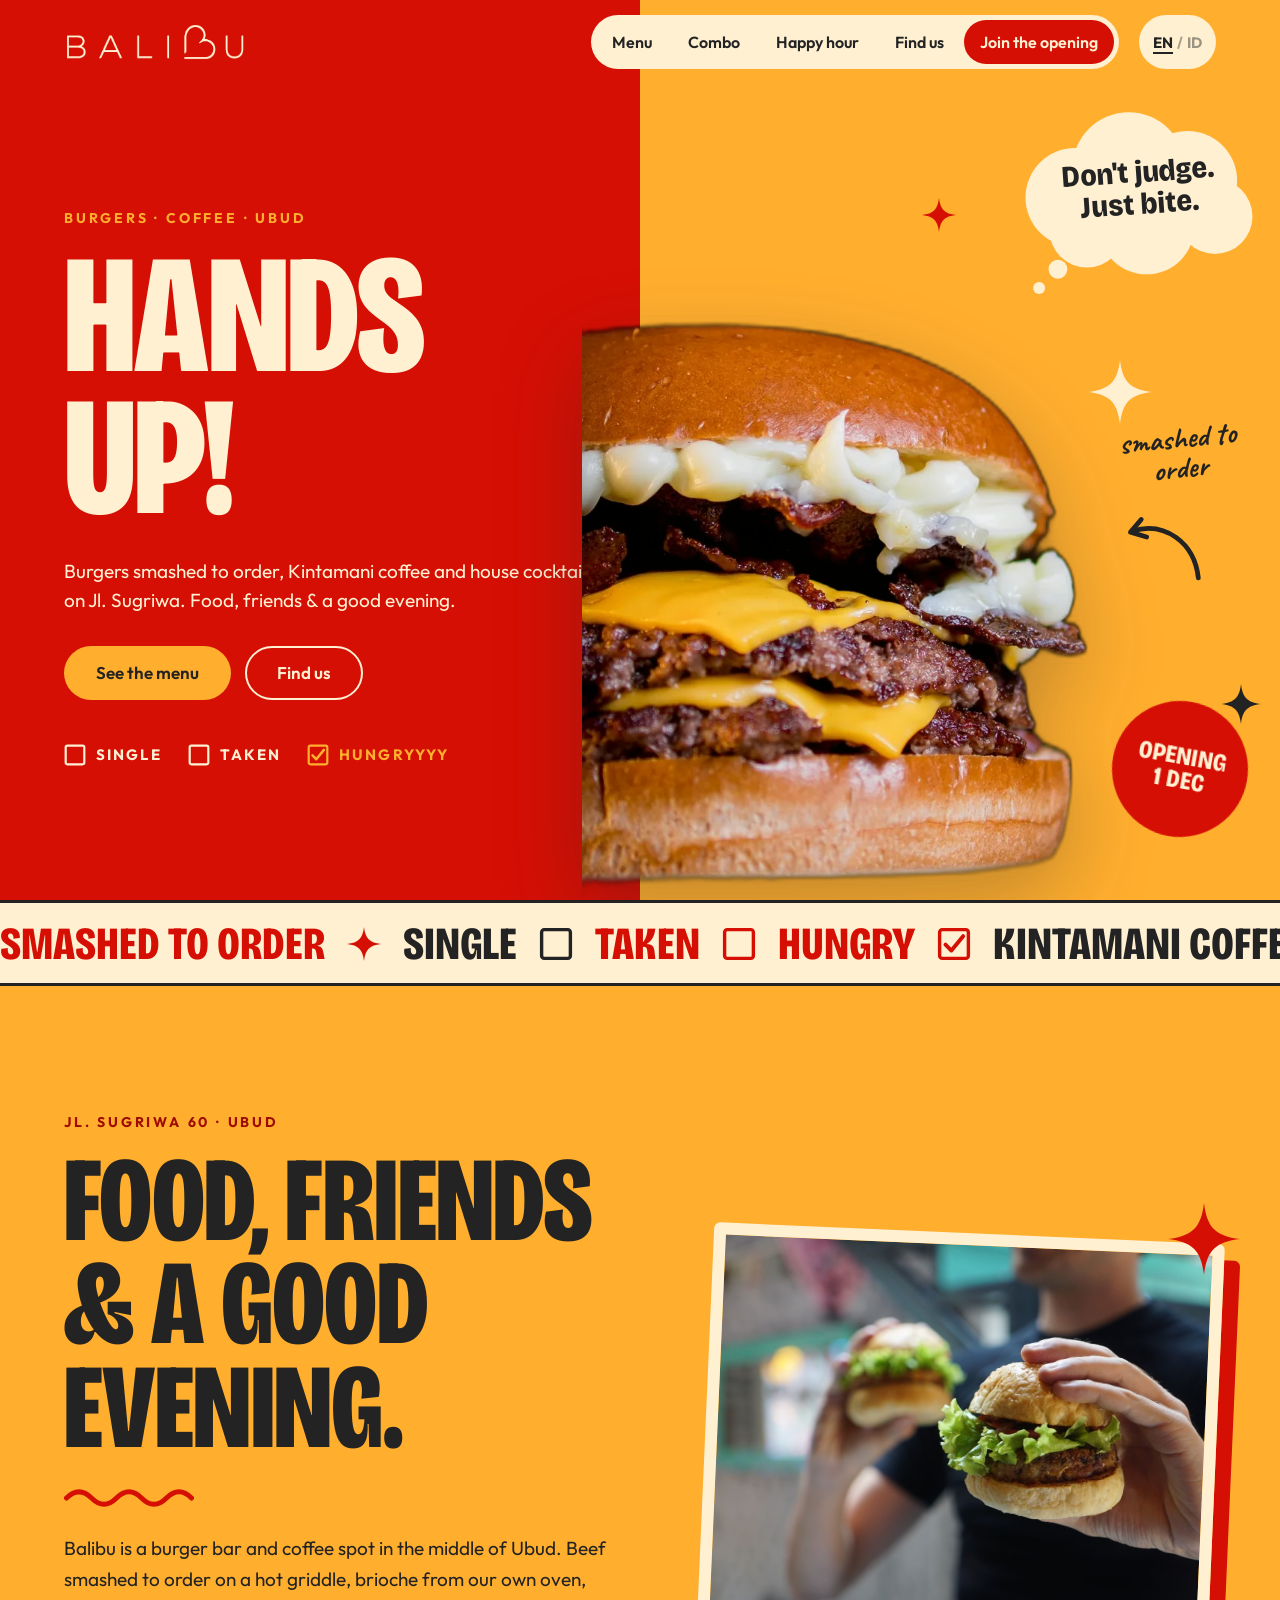
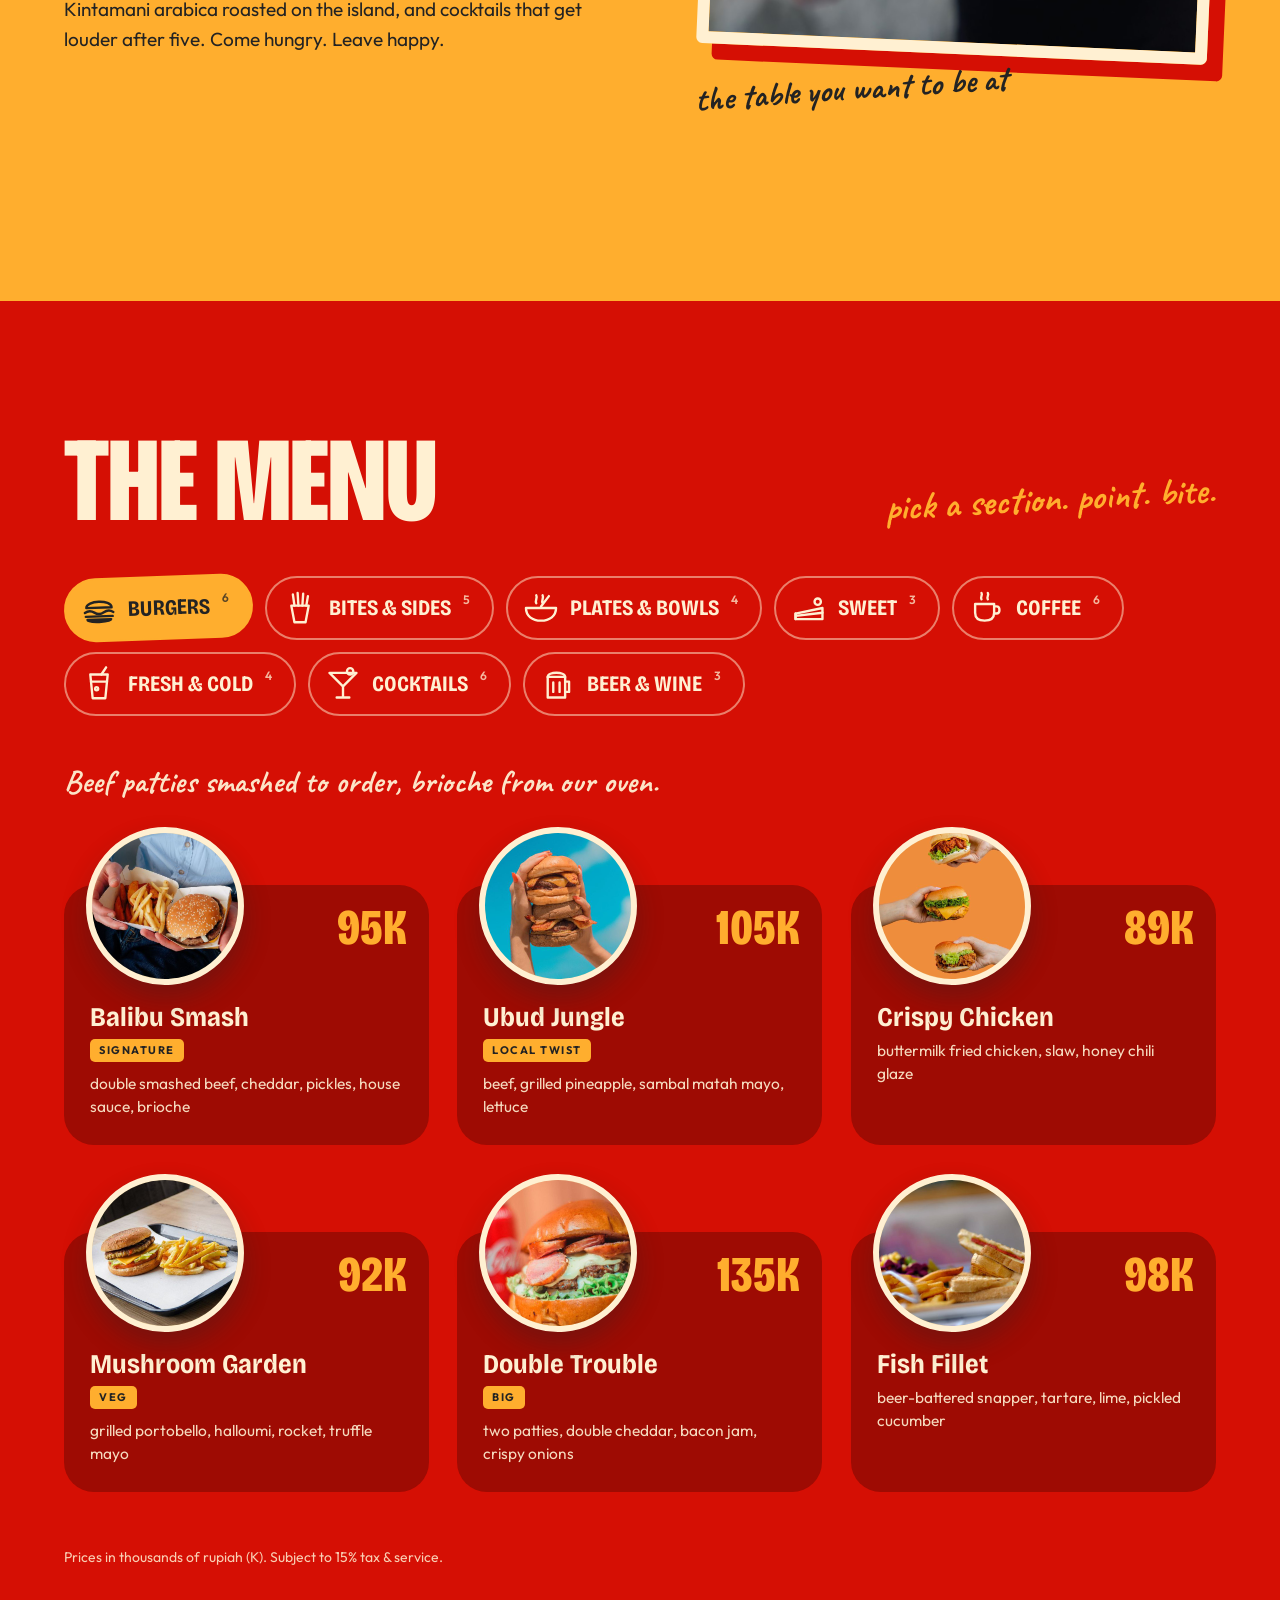
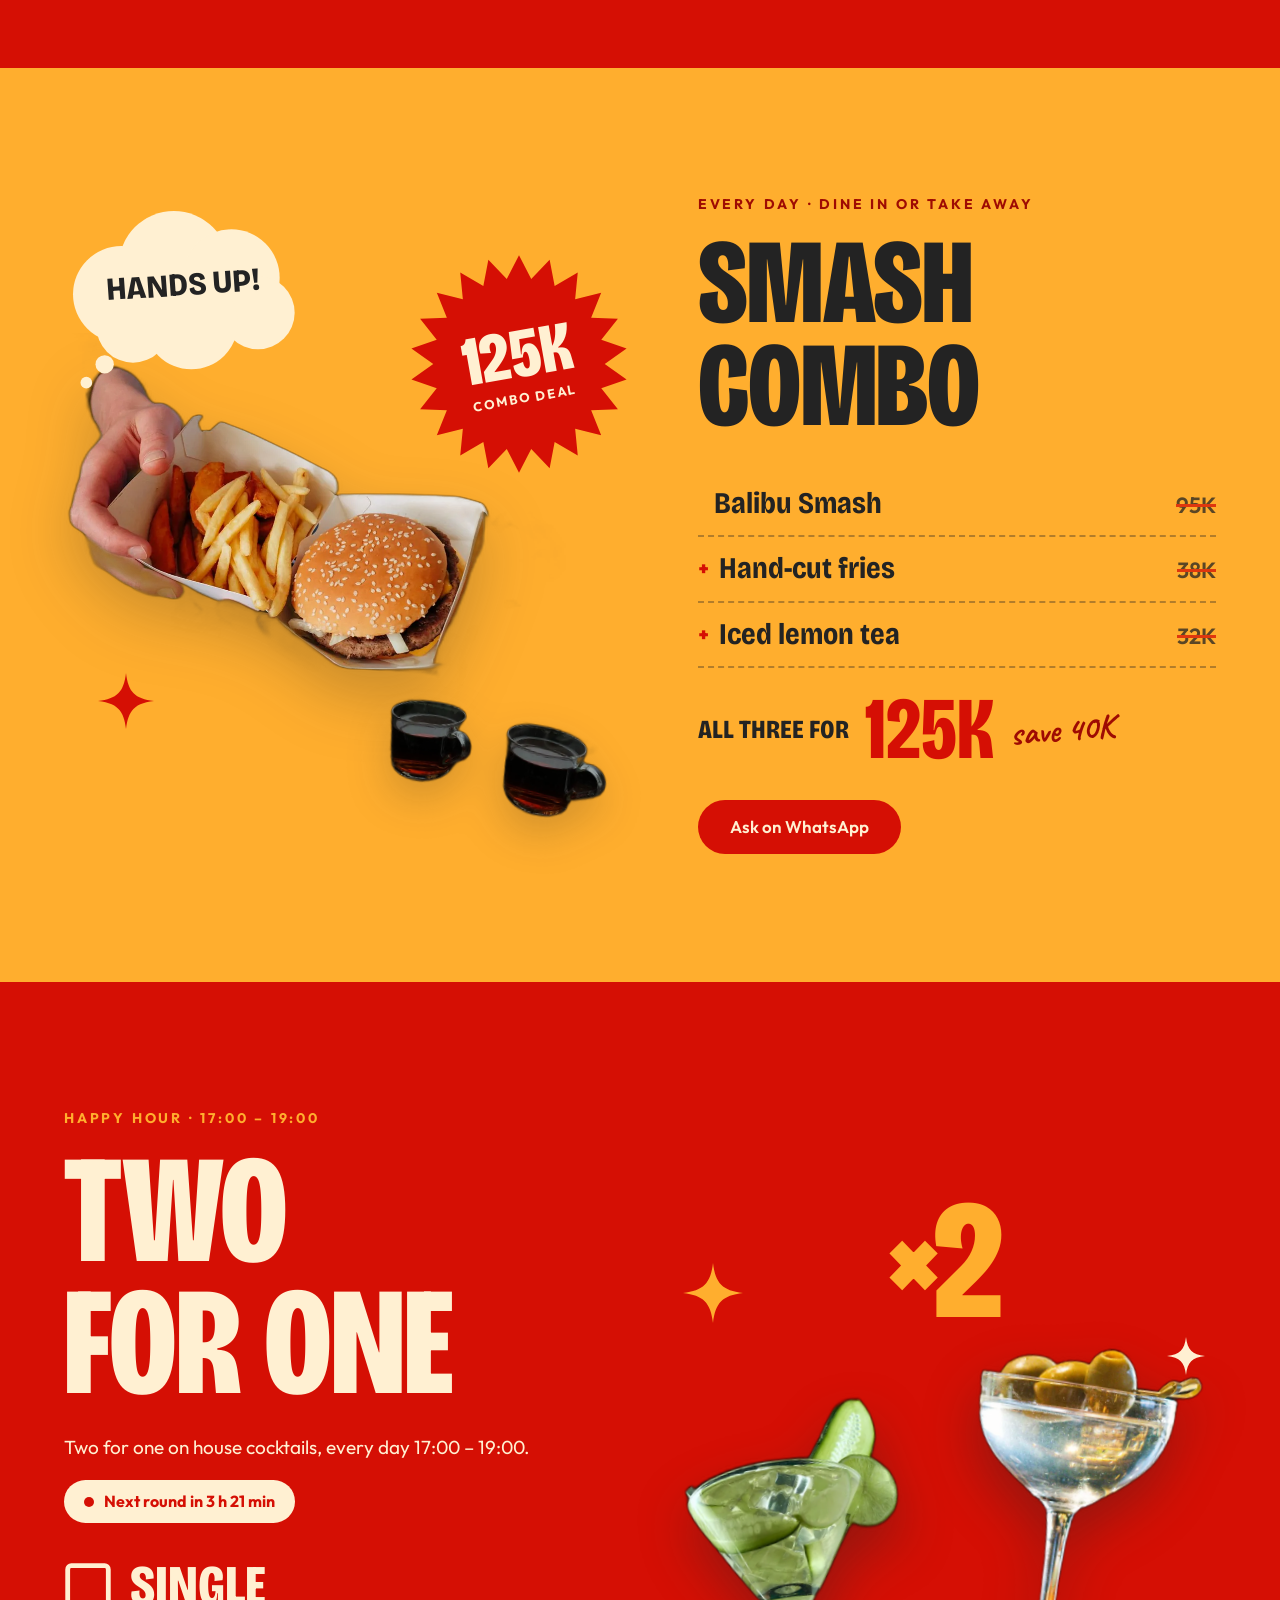
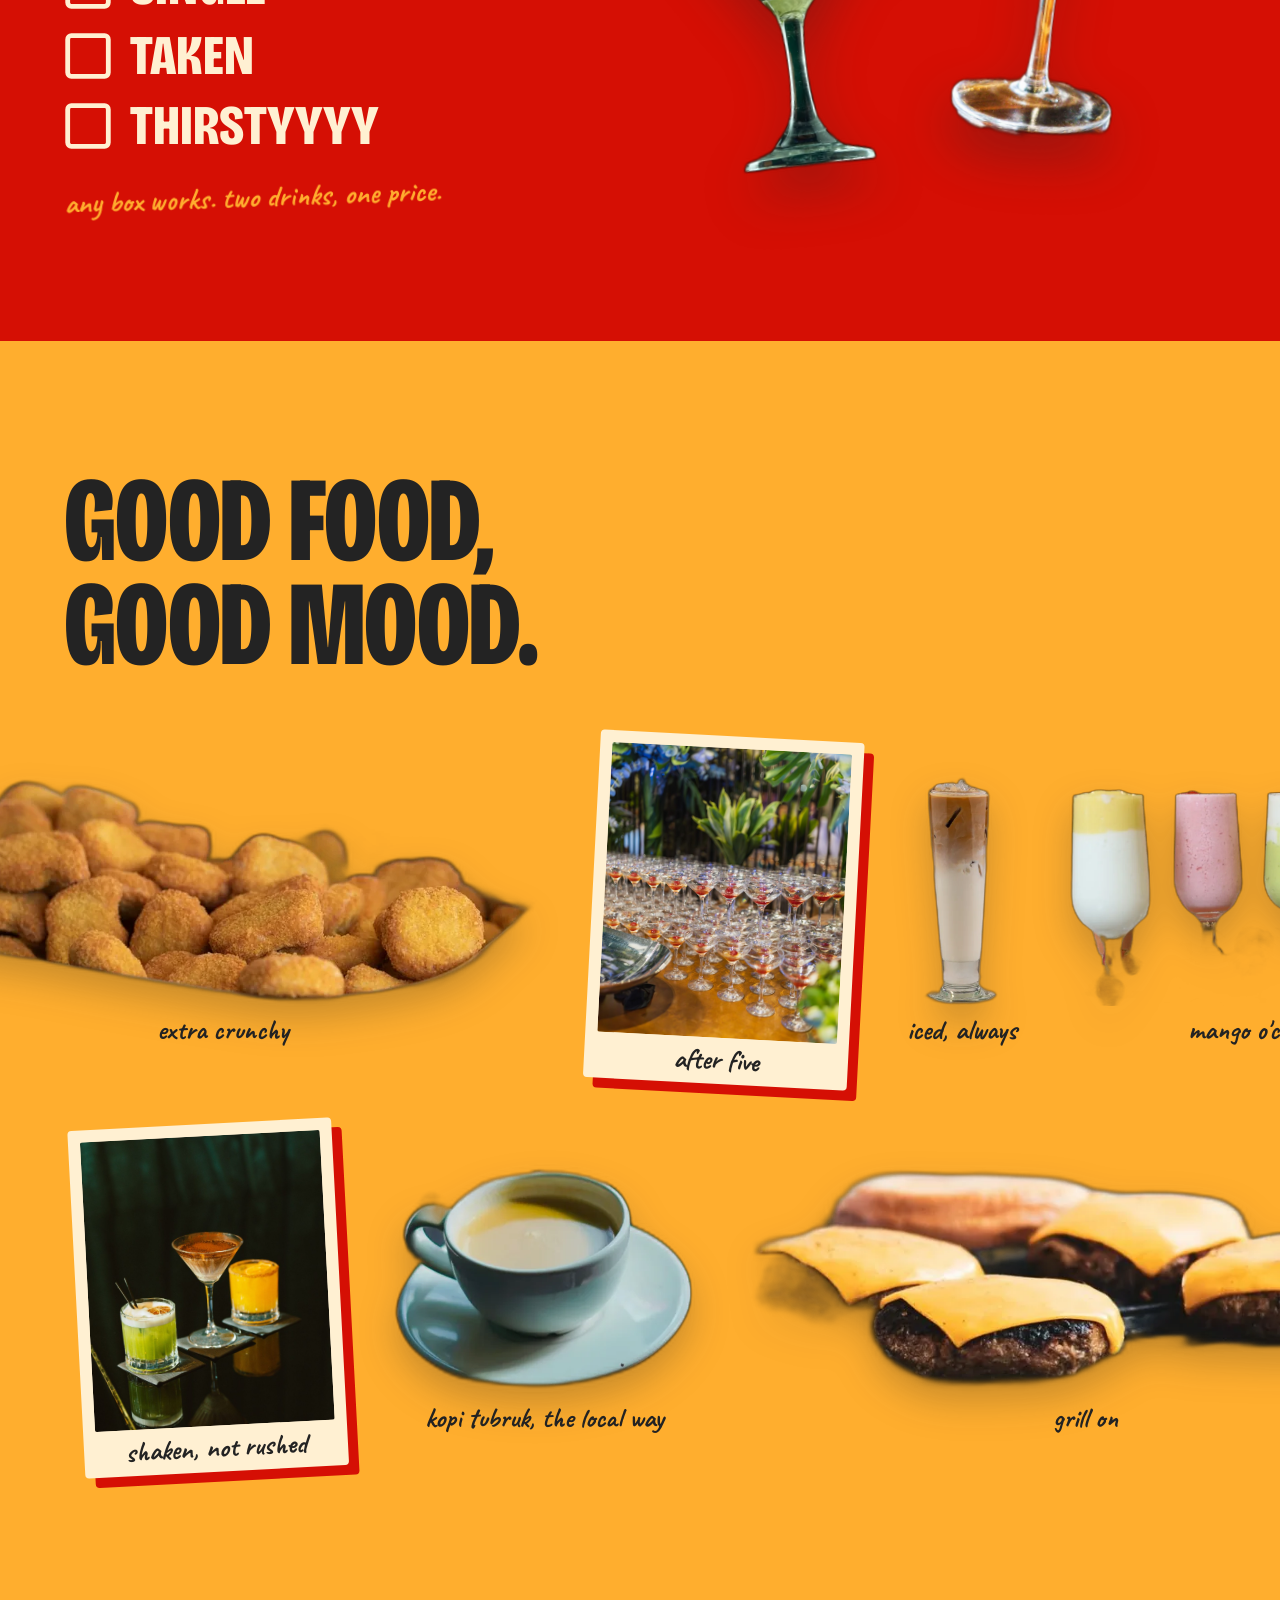
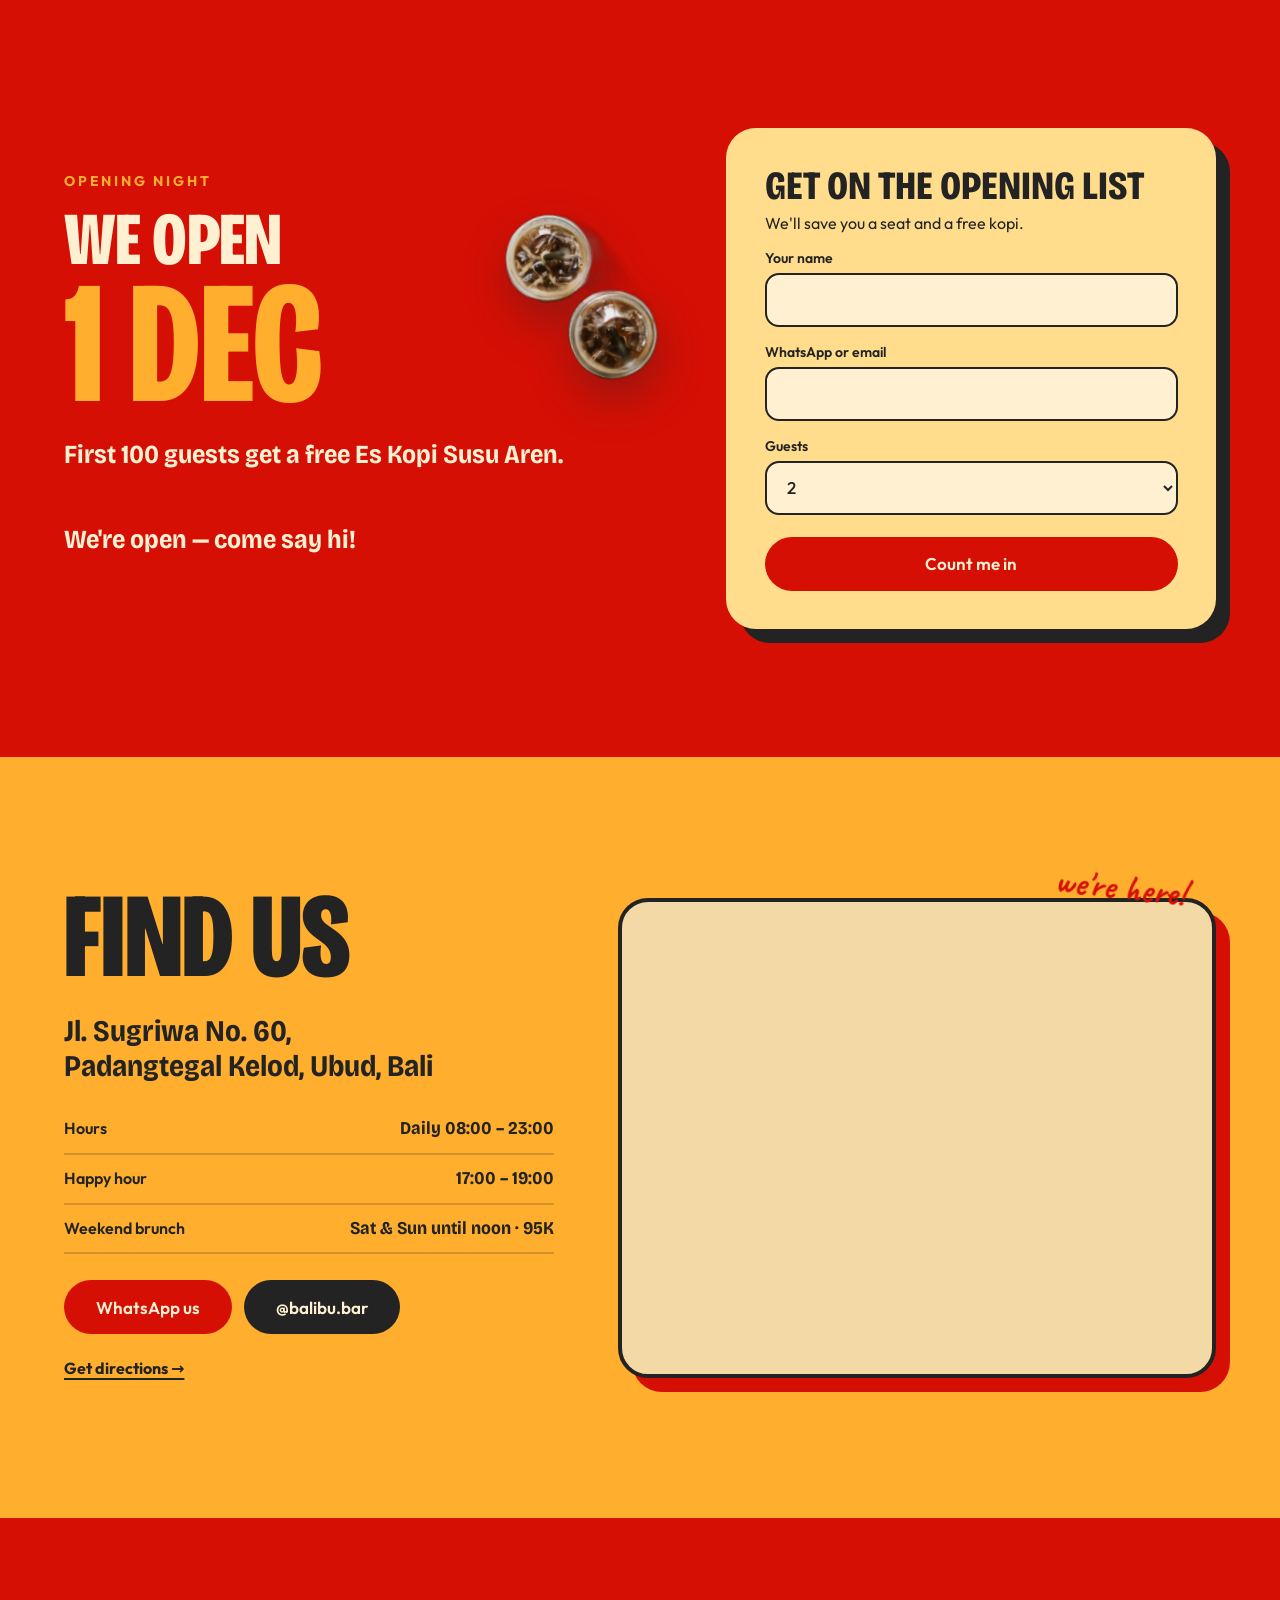
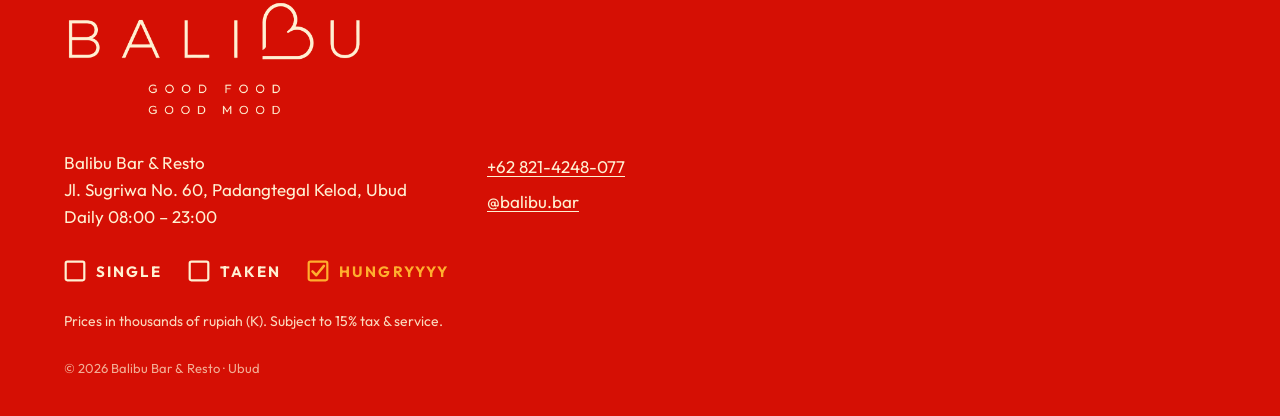
==== s01/index.html @ eac30c41 "Balibu site previews S01-S10" ====
<!doctype html>
<html lang="en">
<head>
<meta charset="utf-8">
<meta name="viewport" content="width=device-width, initial-scale=1, viewport-fit=cover">
<title>Balibu Bar &amp; Resto — Ubud</title>
<meta name="description" content="Balibu Bar & Resto, Ubud: burgers smashed to order, Kintamani coffee and house cocktails on Jl. Sugriwa 60. Opening 1 December 2026. Daily 08:00–23:00.">
<meta name="theme-color" content="#D50F04">
<link rel="icon" type="image/png" href="../shared/logo/wordmark-red.png">
<link rel="preload" href="../shared/fonts/BricolageGrotesque-wdth.woff2" as="font" type="font/woff2" crossorigin>
<link rel="stylesheet" href="../shared/brand.css">
<link rel="stylesheet" href="style.css">
</head>
<body>
<svg class="sprite" aria-hidden="true" focusable="false">
  <symbol id="i-spark" viewBox="0 0 100 100"><path d="M50 0C54 34 66 46 100 50 66 54 54 66 50 100 46 66 34 54 0 50 34 46 46 34 50 0Z" fill="currentColor"/></symbol>
  <symbol id="i-arrow" viewBox="0 0 100 50"><path d="M6 38C28 8 66 4 90 30" fill="none" stroke="currentColor" stroke-width="5" stroke-linecap="round"/><path d="M74 28L91 32 88 15" fill="none" stroke="currentColor" stroke-width="5" stroke-linecap="round" stroke-linejoin="round"/></symbol>
  <symbol id="i-squig" viewBox="0 0 104 20"><path d="M2 10Q12 0 22 10T42 10T62 10T82 10T102 10" fill="none" stroke="currentColor" stroke-width="4" stroke-linecap="round"/></symbol>
  <symbol id="i-box" viewBox="0 0 26 26"><rect x="2" y="2" width="22" height="22" rx="2" fill="none" stroke="currentColor" stroke-width="2.6"/></symbol>
  <symbol id="i-check" viewBox="0 0 26 26"><rect x="2" y="2" width="22" height="22" rx="2" fill="none" stroke="currentColor" stroke-width="2.6"/><path d="M6.5 13.5l4.5 4.5 9-11" fill="none" stroke="currentColor" stroke-width="3" stroke-linecap="round" stroke-linejoin="round"/></symbol>
  <symbol id="t-burgers" viewBox="0 0 48 48"><g fill="none" stroke="currentColor" stroke-width="3" stroke-linecap="round" stroke-linejoin="round"><path d="M8 21C8 11 40 11 40 21Z"/><path d="M6 27q6-4 12 0t12 0 12 0"/><path d="M7 32h34"/><path d="M9 36h30c0 4-30 4-30 0z"/></g></symbol>
  <symbol id="t-bites" viewBox="0 0 48 48"><g fill="none" stroke="currentColor" stroke-width="3" stroke-linecap="round" stroke-linejoin="round"><path d="M13 21l4 21h14l4-21z"/><path d="M17 21L15 7M22 21l-1-16M27 21l1-15M32 21l2-12"/></g></symbol>
  <symbol id="t-plates" viewBox="0 0 48 48"><g fill="none" stroke="currentColor" stroke-width="3" stroke-linecap="round" stroke-linejoin="round"><path d="M5 24h38c0 10-8 16-19 16S5 34 5 24z"/><path d="M18 18c-2-4 2-6 0-10M26 18c-2-4 2-6 0-10M34 9L24 22"/></g></symbol>
  <symbol id="t-sweet" viewBox="0 0 48 48"><g fill="none" stroke="currentColor" stroke-width="3" stroke-linecap="round" stroke-linejoin="round"><path d="M7 38h34V24L7 31z"/><path d="M7 31v7M7 34l34-4"/><circle cx="35" cy="16" r="4"/></g></symbol>
  <symbol id="t-coffee" viewBox="0 0 48 48"><g fill="none" stroke="currentColor" stroke-width="3" stroke-linecap="round" stroke-linejoin="round"><path d="M9 19h24v11c0 6-4 10-12 10S9 36 9 30z"/><path d="M33 22h3c5 0 5 9 0 9h-3"/><path d="M17 13c-2-3 2-5 0-8M25 13c-2-3 2-5 0-8"/></g></symbol>
  <symbol id="t-fresh" viewBox="0 0 48 48"><g fill="none" stroke="currentColor" stroke-width="3" stroke-linecap="round" stroke-linejoin="round"><path d="M13 12h22l-3 30H16z"/><path d="M14 21h20"/><path d="M27 12l6-9"/><circle cx="21" cy="30" r="2"/></g></symbol>
  <symbol id="t-cocktails" viewBox="0 0 48 48"><g fill="none" stroke="currentColor" stroke-width="3" stroke-linecap="round" stroke-linejoin="round"><path d="M7 10h34L24 27z"/><path d="M24 27v13M16 41h16"/><circle cx="33" cy="8" r="4"/></g></symbol>
  <symbol id="t-beer" viewBox="0 0 48 48"><g fill="none" stroke="currentColor" stroke-width="3" stroke-linecap="round" stroke-linejoin="round"><path d="M11 15h22v26H11z"/><path d="M33 21h5v13h-5"/><path d="M11 15c0-7 22-7 22 0"/><path d="M18 22v12M26 22v12"/></g></symbol>
</svg>

<a class="skip" href="#menu" data-i18n="skip">Skip to the menu</a>

<header class="hdr" id="hdr">
  <div class="hdr-in">
    <a class="hdr-logo" href="#top" aria-label="Balibu — back to top"><img src="../shared/logo/wordmark-cream.png" alt="Balibu" width="1010" height="222"></a>
    <nav class="nav" id="nav" aria-label="Main">
      <a href="#menu" data-i18n="nav_menu">Menu</a>
      <a href="#combo" data-i18n="nav_combo">Combo</a>
      <a href="#happy" data-i18n="nav_happy">Happy hour</a>
      <a href="#find" data-i18n="nav_find">Find us</a>
      <a class="nav-book" href="#opening" data-i18n="nav_book">Join the opening</a>
    </nav>
    <div class="hdr-tools">
      <button class="lang" type="button" id="lang" aria-label="Language: EN / ID"><span data-l="en">EN</span><i>/</i><span data-l="id">ID</span></button>
      <button class="burger" type="button" id="burger" aria-expanded="false" aria-controls="nav" aria-label="Open menu"><span></span><span></span><span></span></button>
    </div>
  </div>
</header>

<main id="top">
<!-- HERO -->
<section class="hero" aria-labelledby="hero-h">
  <div class="hero-red">
    <p class="kicker hero-kick" data-i18n="tagline">Burgers · Coffee · Ubud</p>
    <h1 id="hero-h" class="hero-h"><span class="hl">HANDS</span><span class="hl">UP!</span></h1>
    <p class="hero-lead" data-i18n="hero_lead">Burgers smashed to order, Kintamani coffee and house cocktails on Jl. Sugriwa. Food, friends &amp; a good evening.</p>
    <div class="hero-cta">
      <a class="btn btn-y" href="#menu" data-i18n="cta_menu">See the menu</a>
      <a class="btn btn-o" href="#find" data-i18n="cta_find">Find us</a>
    </div>
    <ul class="checks hero-checks" aria-label="Mood check">
      <li><svg aria-hidden="true"><use href="#i-box"/></svg><span data-i18n="chk_single">Single</span></li>
      <li><svg aria-hidden="true"><use href="#i-box"/></svg><span data-i18n="chk_taken">Taken</span></li>
      <li><svg aria-hidden="true"><use href="#i-check"/></svg><span data-i18n="chk_hungry">Hungryyyy</span></li>
    </ul>
  </div>
  <div class="hero-yel">
    <div class="hero-art" id="heroArt">
      <img class="hero-burger" src="../shared/img/cutw/hero-smash.webp" alt="Balibu Smash: double smashed beef with cheddar in a brioche bun" width="684" height="781" fetchpriority="high">
    </div>
    <div class="cloud cloud-hero" id="heroCloud">
      <svg viewBox="0 0 300 230" aria-hidden="true"><g fill="currentColor"><circle cx="82" cy="112" r="58"/><circle cx="145" cy="78" r="66"/><circle cx="214" cy="92" r="58"/><circle cx="246" cy="134" r="44"/><circle cx="166" cy="146" r="56"/><circle cx="96" cy="150" r="44"/><circle cx="62" cy="196" r="11"/><circle cx="40" cy="218" r="7"/></g></svg>
      <p data-i18n-html="cloud_hero">Don't judge.<br>Just bite.</p>
    </div>
    <p class="hero-open" data-i18n-html="open_badge">Opening<br>1 Dec</p>
    <svg class="dd sp1" aria-hidden="true"><use href="#i-spark"/></svg>
    <svg class="dd sp2" aria-hidden="true"><use href="#i-spark"/></svg>
    <svg class="dd sp3" aria-hidden="true"><use href="#i-spark"/></svg>
    <svg class="dd ar1" aria-hidden="true"><use href="#i-arrow"/></svg>
    <p class="hero-hand hand" data-i18n="hero_hand">smashed to order</p>
  </div>
</section>

<!-- MARQUEE -->
<div class="marq" aria-hidden="true"><div class="marq-track" id="marq"></div></div>

<!-- STORY -->
<section class="story fld-y" id="story" aria-labelledby="story-h">
  <div class="wrap story-in">
    <div class="story-txt">
      <p class="kicker rv" data-i18n="story_kick">Jl. Sugriwa 60 · Ubud</p>
      <h2 id="story-h" class="h2 rv" data-i18n-html="story_h">FOOD, FRIENDS<br>&amp; A GOOD<br>EVENING.</h2>
      <svg class="squig rv" aria-hidden="true"><use href="#i-squig"/></svg>
      <p class="story-p rv" data-i18n="story_p">Balibu is a burger bar and coffee spot in the middle of Ubud. Beef smashed to order on a hot griddle, brioche from our own oven, Kintamani arabica roasted on the island, and cocktails that get louder after five. Come hungry. Leave happy.</p>
      <ul class="facts">
        <li class="rv"><b>01</b><span data-i18n="fact1">Smashed to order</span></li>
        <li class="rv"><b>02</b><span data-i18n="fact2">Kintamani coffee</span></li>
        <li class="rv"><b>03</b><span data-i18n="fact3">Open 08–23 daily</span></li>
      </ul>
    </div>
    <figure class="story-pic rv">
      <img src="../shared/img/hero-friends.jpg" alt="Two burgers held up across the table" width="1400" height="935" loading="lazy">
      <figcaption class="hand" data-i18n="story_cap">the table you want to be at</figcaption>
      <svg class="dd sp4" aria-hidden="true"><use href="#i-spark"/></svg>
    </figure>
  </div>
</section>

<!-- MENU -->
<section class="menu fld-r" id="menu" aria-labelledby="menu-h">
  <div class="wrap">
    <div class="menu-head">
      <h2 id="menu-h" class="h2 rv" data-i18n="menu_h">THE MENU</h2>
      <p class="menu-sub hand rv" data-i18n="menu_sub">pick a section. point. bite.</p>
    </div>
    <div class="tabs" role="tablist" aria-label="Menu sections" id="tabs"></div>
    <div class="panels" id="panels"></div>
    <p class="foot-note menu-note" data-i18n="footnote">Prices in thousands of rupiah (K). Subject to 15% tax &amp; service.</p>
  </div>
</section>

<!-- COMBO -->
<section class="combo fld-y" id="combo" aria-labelledby="combo-h">
  <div class="wrap combo-in">
    <div class="combo-art rv">
      <img src="../shared/img/cutw/smash-burger.webp" alt="Balibu Smash burger" width="1000" height="712" loading="lazy" class="combo-burger">
      <img src="../shared/img/cutw/iced-tea.webp" alt="Iced lemon tea" width="815" height="378" loading="lazy" class="combo-tea">
      <div class="cloud cloud-combo">
        <svg viewBox="0 0 300 230" aria-hidden="true"><g fill="currentColor"><circle cx="82" cy="112" r="58"/><circle cx="145" cy="78" r="66"/><circle cx="214" cy="92" r="58"/><circle cx="246" cy="134" r="44"/><circle cx="166" cy="146" r="56"/><circle cx="96" cy="150" r="44"/><circle cx="62" cy="196" r="11"/><circle cx="40" cy="218" r="7"/></g></svg>
        <p>HANDS UP!</p>
      </div>
      <div class="burst">
        <svg class="burst-svg" viewBox="-110 -110 220 220" aria-hidden="true"><polygon id="burstPoly" fill="currentColor" points="0,-100 100,0 0,100 -100,0"/></svg>
        <p class="burst-t"><b>125K</b><span data-i18n="burst">combo deal</span></p>
      </div>
      <svg class="dd sp5" aria-hidden="true"><use href="#i-spark"/></svg>
    </div>
    <div class="combo-txt">
      <p class="kicker rv" data-i18n="combo_kick">Every day · dine in or take away</p>
      <h2 id="combo-h" class="h2 rv" data-i18n-html="combo_h">SMASH<br>COMBO</h2>
      <ol class="combo-list">
        <li class="rv"><span>Balibu Smash</span><s>95K</s></li>
        <li class="rv"><span data-i18n="combo_fries">Hand-cut fries</span><s>38K</s></li>
        <li class="rv"><span data-i18n="combo_tea">Iced lemon tea</span><s>32K</s></li>
      </ol>
      <p class="combo-sum rv"><span data-i18n="combo_all">All three for</span> <b>125K</b> <em data-i18n="combo_save">save 40K</em></p>
      <a class="btn btn-r rv" href="https://wa.me/628214248077" target="_blank" rel="noopener" data-i18n="combo_cta">Ask on WhatsApp</a>
    </div>
  </div>
</section>

<!-- HAPPY HOUR -->
<section class="happy fld-r" id="happy" aria-labelledby="happy-h">
  <div class="wrap happy-in">
    <div class="happy-txt">
      <p class="kicker rv" data-i18n="happy_kick">Happy hour · 17:00 – 19:00</p>
      <h2 id="happy-h" class="h2 happy-h rv" data-i18n-html="happy_h">TWO<br>FOR ONE</h2>
      <p class="happy-p rv" data-i18n="happy_p">Two for one on house cocktails, every day 17:00 – 19:00.</p>
      <p class="status rv" id="hhStatus" aria-live="polite"></p>
      <ul class="checks big-checks" id="hhChecks">
        <li><button type="button" aria-pressed="false"><svg viewBox="0 0 26 26" aria-hidden="true"><rect x="2" y="2" width="22" height="22" rx="2"/><path d="M6.5 13.5l4.5 4.5 9-11"/></svg><span data-i18n="chk_single">Single</span></button></li>
        <li><button type="button" aria-pressed="false"><svg viewBox="0 0 26 26" aria-hidden="true"><rect x="2" y="2" width="22" height="22" rx="2"/><path d="M6.5 13.5l4.5 4.5 9-11"/></svg><span data-i18n="chk_taken">Taken</span></button></li>
        <li><button type="button" aria-pressed="false" data-auto="1"><svg viewBox="0 0 26 26" aria-hidden="true"><rect x="2" y="2" width="22" height="22" rx="2"/><path d="M6.5 13.5l4.5 4.5 9-11"/></svg><span data-i18n="chk_thirsty">Thirstyyyy</span></button></li>
      </ul>
      <p class="hand happy-hand" data-i18n="happy_hand">any box works. two drinks, one price.</p>
    </div>
    <div class="happy-art rv">
      <img src="../shared/img/cutw/margarita.webp" alt="Passion margarita" width="482" height="823" loading="lazy" class="hh-a">
      <img src="../shared/img/cutw/espresso-martini.webp" alt="Espresso martini" width="543" height="966" loading="lazy" class="hh-b">
      <p class="hh-x" aria-hidden="true">×2</p>
      <svg class="dd sp6" aria-hidden="true"><use href="#i-spark"/></svg>
      <svg class="dd sp7" aria-hidden="true"><use href="#i-spark"/></svg>
    </div>
  </div>
</section>

<!-- GALLERY -->
<section class="gal fld-y" id="mood" aria-labelledby="gal-h">
  <div class="wrap">
    <h2 id="gal-h" class="h2 rv" data-i18n-html="gal_h">GOOD FOOD,<br>GOOD MOOD.</h2>
  </div>
  <div class="gal-rows">
  <div class="gal-row" data-speed="-1">
    <figure class="g-cut"><img src="../shared/img/cutw/onion-rings.webp" alt="Onion rings" width="910" height="330" loading="lazy"><figcaption class="hand" data-i18n="g1">extra crunchy</figcaption></figure>
    <figure class="g-pol"><img src="../shared/img/hero-party.jpg" alt="Rows of coupe glasses ready for a party" width="1067" height="1600" loading="lazy"><figcaption class="hand" data-i18n="g2">after five</figcaption></figure>
    <figure class="g-cut"><img src="../shared/img/cutw/iced-latte.webp" alt="Iced latte" width="245" height="735" loading="lazy"><figcaption class="hand" data-i18n="g3">iced, always</figcaption></figure>
    <figure class="g-cut"><img src="../shared/img/cutw/smoothie.webp" alt="Mango smoothie" width="1000" height="626" loading="lazy"><figcaption class="hand" data-i18n="g4">mango o'clock</figcaption></figure>
    <figure class="g-pol"><img src="../shared/img/night-burger.jpg" alt="Burger at night under warm lights" width="1067" height="1600" loading="lazy"><figcaption class="hand" data-i18n="g5">late bite</figcaption></figure>
  </div>
  <div class="gal-row" data-speed="1">
    <figure class="g-pol"><img src="../shared/img/hero-bartender.jpg" alt="Three cocktails on a dark bar" width="1067" height="1600" loading="lazy"><figcaption class="hand" data-i18n="g6">shaken, not rushed</figcaption></figure>
    <figure class="g-cut"><img src="../shared/img/cutw/kopi-tubruk.webp" alt="Kopi tubruk" width="456" height="343" loading="lazy"><figcaption class="hand" data-i18n="g7">kopi tubruk, the local way</figcaption></figure>
    <figure class="g-cut"><img src="../shared/img/cutw/grill.webp" alt="Grill with patties" width="744" height="254" loading="lazy"><figcaption class="hand" data-i18n="g8">grill on</figcaption></figure>
    <figure class="g-pol"><img src="../shared/img/hero-ubud.jpg" alt="Rice terraces near Ubud" width="1400" height="1050" loading="lazy"><figcaption class="hand" data-i18n="g9">ten minutes from green</figcaption></figure>
    <figure class="g-cut"><img src="../shared/img/cutw/espresso.webp" alt="Espresso" width="491" height="509" loading="lazy"><figcaption class="hand" data-i18n="g10">first shot</figcaption></figure>
  </div>
  </div>
</section>

<!-- OPENING + FORM -->
<section class="opening fld-r" id="opening" aria-labelledby="open-h">
  <div class="wrap open-in">
    <div class="open-txt">
      <p class="kicker rv" data-i18n="open_kick">Opening night</p>
      <h2 id="open-h" class="h2 open-h rv"><span data-i18n="open_h1">WE OPEN</span> <b data-i18n="open_h2">1 DEC</b></h2>
      <p class="open-p rv" data-i18n="open_p">First 100 guests get a free Es Kopi Susu Aren.</p>
      <div class="count rv" id="count">
        <div><b id="cd-d">00</b><span data-i18n="cd_d">days</span></div>
        <div><b id="cd-h">00</b><span data-i18n="cd_h">hours</span></div>
        <div><b id="cd-m">00</b><span data-i18n="cd_m">min</span></div>
      </div>
      <img src="../shared/img/cutw/kopi-susu.webp" alt="Es Kopi Susu Aren" width="747" height="1000" loading="lazy" class="open-cup rv">
    </div>
    <form id="form" class="form rv" novalidate>
      <h3 data-i18n="form_h">Get on the opening list</h3>
      <p class="form-sub" data-i18n="form_sub">We'll save you a seat and a free kopi.</p>
      <label><span data-i18n="f_name">Your name</span><input name="name" type="text" autocomplete="given-name" required maxlength="40"></label>
      <label><span data-i18n="f_contact">WhatsApp or email</span><input name="contact" type="text" autocomplete="email" required maxlength="80"></label>
      <label><span data-i18n="f_guests">Guests</span>
        <select name="guests"><option>1</option><option selected>2</option><option>3</option><option>4</option><option>5</option><option>6+</option></select></label>
      <p class="form-err" id="formErr" role="alert" hidden data-i18n="f_err">Add your name and a way to reach you.</p>
      <button class="btn btn-y" type="submit" data-i18n="f_btn">Count me in</button>
      <div class="form-ok" id="formOk" role="status" hidden><svg viewBox="0 0 26 26" aria-hidden="true"><rect x="2" y="2" width="22" height="22" rx="2"/><path d="M6.5 13.5l4.5 4.5 9-11"/></svg><p id="formOkT"></p></div>
    </form>
  </div>
</section>

<!-- LOCATION -->
<section class="find fld-y" id="find" aria-labelledby="find-h">
  <div class="wrap find-in">
    <div class="find-txt">
      <h2 id="find-h" class="h2 rv" data-i18n="find_h">FIND US</h2>
      <address class="rv">Jl. Sugriwa No. 60,<br>Padangtegal Kelod, Ubud, Bali</address>
      <dl class="hours rv">
        <div><dt data-i18n="hours_l">Hours</dt><dd data-i18n="hours">Daily 08:00 – 23:00</dd></div>
        <div><dt data-i18n="hh_l">Happy hour</dt><dd>17:00 – 19:00</dd></div>
        <div><dt data-i18n="brunch_l">Weekend brunch</dt><dd data-i18n="brunch">Sat &amp; Sun until noon · 95K</dd></div>
      </dl>
      <div class="find-cta rv">
        <a class="btn btn-r" href="https://wa.me/628214248077" target="_blank" rel="noopener" data-i18n="wa">WhatsApp us</a>
        <a class="btn btn-d" href="https://www.instagram.com/balibu.bar/" target="_blank" rel="noopener">@balibu.bar</a>
      </div>
      <a class="link rv" href="https://www.google.com/maps/search/?api=1&amp;query=Jl.+Sugriwa+No.+60,+Padangtegal+Kelod,+Ubud" target="_blank" rel="noopener" data-i18n="directions">Get directions →</a>
    </div>
    <div class="map rv">
      <iframe title="Map: Balibu, Jl. Sugriwa No. 60, Ubud" src="https://www.google.com/maps?q=Jl.+Sugriwa+No.+60,+Padangtegal+Kelod,+Ubud&amp;output=embed" loading="lazy" referrerpolicy="no-referrer-when-downgrade"></iframe>
      <span class="map-pin hand" data-i18n="map_pin">we're here!</span>
    </div>
  </div>
</section>
</main>

<footer class="foot fld-r">
  <div class="wrap foot-in">
    <img class="foot-logo" src="../shared/logo/lockup-cream.png" alt="Balibu — Good food, good mood" width="1010" height="406" loading="lazy">
    <div class="foot-cols">
      <p>Balibu Bar &amp; Resto<br>Jl. Sugriwa No. 60, Padangtegal Kelod, Ubud<br><span data-i18n="hours">Daily 08:00 – 23:00</span></p>
      <p><a href="https://wa.me/628214248077" target="_blank" rel="noopener">+62 821-4248-077</a><br><a href="https://www.instagram.com/balibu.bar/" target="_blank" rel="noopener">@balibu.bar</a></p>
    </div>
    <ul class="checks foot-checks" aria-hidden="true">
      <li><svg><use href="#i-box"/></svg><span data-i18n="chk_single">Single</span></li>
      <li><svg><use href="#i-box"/></svg><span data-i18n="chk_taken">Taken</span></li>
      <li><svg><use href="#i-check"/></svg><span data-i18n="chk_hungry">Hungryyyy</span></li>
    </ul>
    <p class="foot-note" data-i18n="footnote">Prices in thousands of rupiah (K). Subject to 15% tax &amp; service.</p>
    <p class="foot-c">© 2026 Balibu Bar &amp; Resto · Ubud</p>
  </div>
</footer>

<script src="../shared/menu.js"></script>
<script src="app.js"></script>
</body>
</html>
---- shared/brand.css ----
/* Balibu brand tokens — approved palette and type (09.11.2026); approved wordmark (10.11.2026) in ./logo */
@font-face{font-family:'Bricolage';src:url(fonts/BricolageGrotesque-wdth.woff2) format('woff2');font-weight:200 800;font-stretch:75% 100%;font-display:swap}
@font-face{font-family:'Outfit';src:url(fonts/Outfit.woff2) format('woff2');font-weight:100 900;font-display:swap}
@font-face{font-family:'Caveat';src:url(fonts/Caveat.woff2) format('woff2');font-weight:400 700;font-display:swap}
:root{
  --yellow:#FFAE2E; --red:#D50F04; --dark:#232323; --cream:#FFF0D2; --bright:#FFDD8C;
  --red-deep:#9E0B03; /* tone-on-tone only */ --tan:#F3D9A6; /* tone-on-tone only */
  --font-display:'Bricolage',system-ui,sans-serif; --font-text:'Outfit',system-ui,sans-serif; --font-hand:'Caveat',cursive;
}
*,*::before,*::after{box-sizing:border-box}
html{-webkit-text-size-adjust:100%}
body{margin:0;font-family:var(--font-text);color:var(--dark);background:var(--cream);-webkit-font-smoothing:antialiased}
img{display:block;max-width:100%}
---- s01/style.css ----
/* s01 — Hands Up: flat red / yellow fields, one hero cutout, thought clouds, condensed headlines, doodles */
:root{--hdr:84px;--ease:cubic-bezier(.2,.85,.25,1);--pop:cubic-bezier(.3,1.6,.5,1)}
html{scroll-behavior:smooth;scroll-padding-top:72px}
body{background:var(--red);overflow-x:hidden}
.sprite{position:absolute;width:0;height:0;overflow:hidden}
a{color:inherit}
:focus-visible{outline:3px solid var(--dark);outline-offset:3px}
.fld-r :focus-visible,.hdr :focus-visible{outline-color:var(--cream)}
.skip{position:absolute;left:-9999px;top:8px;z-index:100;background:var(--cream);color:var(--dark);padding:12px 18px;border-radius:999px;font-weight:700}
.skip:focus{left:12px}
.wrap{max-width:1296px;margin:0 auto;padding:0 clamp(20px,5vw,72px)}
.fld-r{background:var(--red);color:var(--cream)}
.fld-y{background:var(--yellow);color:var(--dark)}
.kicker{margin:0 0 18px;font:700 14px/1.2 var(--font-text);letter-spacing:.2em;text-transform:uppercase}
.h2{margin:0;font-family:var(--font-display);font-weight:800;font-stretch:75%;font-size:clamp(60px,9.4vw,152px);line-height:.86;letter-spacing:-.005em;text-transform:uppercase}
.hand{font-family:var(--font-hand);font-weight:700}
.dd{position:absolute;pointer-events:none}

/* buttons */
.btn{display:inline-flex;align-items:center;justify-content:center;min-height:54px;padding:0 30px;border-radius:999px;border:2px solid transparent;font:600 17px/1 var(--font-text);text-decoration:none;cursor:pointer;transition:transform .25s var(--pop),background-color .2s,color .2s}
.btn:hover{transform:translateY(-3px) rotate(-2deg)}
.btn:active{transform:scale(.96)}
.btn-y{background:var(--yellow);color:var(--dark)}
.btn-o{border-color:var(--cream);color:var(--cream)}
.btn-o:hover{background:var(--cream);color:var(--red)}
.btn-r{background:var(--red);color:var(--cream)}
.btn-d{background:var(--dark);color:var(--cream)}

/* checkbox motif */
.checks{list-style:none;margin:0;padding:0;display:flex;flex-wrap:wrap;gap:12px 26px;font:700 15px/1 var(--font-text);letter-spacing:.14em;text-transform:uppercase}
.checks li{display:flex;align-items:center;gap:10px}
.checks svg{width:22px;height:22px;flex:none}

/* header */
.hdr{position:fixed;inset:0 0 auto;z-index:50;height:var(--hdr);transition:background-color .3s,height .3s,box-shadow .3s}
.hdr.sc{background:var(--red);height:68px;box-shadow:0 2px 0 rgba(35,35,35,.12)}
.hdr-in{height:100%;display:flex;align-items:center;gap:20px;padding:0 clamp(20px,5vw,72px)}
.hdr-logo{display:block;flex:none}
.hdr-logo img{height:40px;width:auto;transition:height .3s}
.hdr.sc .hdr-logo img{height:34px}
.nav{margin-left:auto;display:flex;align-items:center;gap:4px;background:var(--cream);border-radius:999px;padding:5px}
.nav a{display:inline-flex;align-items:center;min-height:44px;padding:0 16px;border-radius:999px;text-decoration:none;font:600 16px/1 var(--font-text);color:var(--dark);transition:background-color .2s,color .2s}
.nav a:hover{background:var(--bright)}
.nav .nav-book{background:var(--red);color:var(--cream)}
.nav .nav-book:hover{background:var(--dark)}
.hdr-tools{display:flex;align-items:center;gap:10px}
.lang{min-height:54px;min-width:72px;padding:0 14px;border-radius:999px;border:0;background:var(--cream);color:var(--dark);font:700 15px/1 var(--font-text);cursor:pointer;display:inline-flex;align-items:center;gap:4px}
.lang i{font-style:normal;opacity:.4}
.lang span{opacity:.45;transition:opacity .2s}
html[lang=en] .lang [data-l=en],html[lang=id] .lang [data-l=id]{opacity:1;text-decoration:underline;text-underline-offset:4px;text-decoration-thickness:2px}
.burger{display:none;width:54px;height:54px;border-radius:50%;border:0;background:var(--cream);cursor:pointer;position:relative}
.burger span{position:absolute;left:16px;right:16px;height:3px;border-radius:3px;background:var(--dark);transition:transform .3s,opacity .2s}
.burger span:nth-child(1){top:19px}.burger span:nth-child(2){top:26px}.burger span:nth-child(3){top:33px}
.burger[aria-expanded=true] span:nth-child(1){transform:translateY(7px) rotate(45deg)}
.burger[aria-expanded=true] span:nth-child(2){opacity:0}
.burger[aria-expanded=true] span:nth-child(3){transform:translateY(-7px) rotate(-45deg)}

/* hero */
.hero{display:grid;grid-template-columns:1fr 1fr;min-height:max(720px,100svh);position:relative;overflow:hidden}
.hero-red{background:var(--red);color:var(--cream);padding:calc(var(--hdr) + 48px) 40px 56px clamp(20px,5vw,72px);display:flex;flex-direction:column;justify-content:center;position:relative;z-index:1}
.hero-kick{color:var(--yellow)}
.hero-h{margin:0;font-family:var(--font-display);font-weight:800;font-stretch:75%;font-size:clamp(110px,13.2vw,214px);line-height:.84;letter-spacing:-.01em;color:var(--cream)}
.hero-h .hl{display:block;animation:rise 1s var(--ease) both}
.hero-h .hl+.hl{animation-delay:.12s}
@keyframes rise{from{opacity:0;transform:translateY(45%) skewY(4deg)}to{opacity:1;transform:none}}
.hero-lead{max-width:30em;margin:28px 0 30px;font-size:19px;line-height:1.55;animation:fadeUp .9s .35s var(--ease) both}
.hero-cta{display:flex;flex-wrap:wrap;gap:14px;animation:fadeUp .9s .45s var(--ease) both}
.hero-checks{margin-top:44px;animation:fadeUp .9s .55s var(--ease) both}
.hero-checks li:last-child{color:var(--yellow)}
@keyframes fadeUp{from{opacity:0;transform:translateY(24px)}to{opacity:1;transform:none}}
.hero-yel{background:var(--yellow);position:relative;z-index:2}
.hero-art{position:absolute;left:-9%;bottom:0;width:min(80%,600px);will-change:transform}
.hero-burger{width:100%;height:auto;filter:drop-shadow(0 30px 40px rgba(35,35,35,.28));animation:burgerIn 1.1s .15s var(--ease) both}
@keyframes burgerIn{from{opacity:0;transform:translateY(60px) scale(.94)}to{opacity:1;transform:none}}
.cloud{position:absolute;color:var(--cream)}
.cloud svg{display:block;width:100%;height:auto}
.cloud p{position:absolute;inset:8% 6% 20% 10%;display:flex;align-items:center;justify-content:center;text-align:center;margin:0;font:800 30px/1.05 var(--font-display);font-stretch:90%;color:var(--dark);rotate:-4deg}
.cloud-hero{top:calc(var(--hdr) + 18px);right:3%;width:min(300px,40%);transform-origin:12% 95%;animation:cloudPop .8s .9s var(--pop) both,float 6s 2s ease-in-out infinite}
@keyframes cloudPop{from{opacity:0;transform:scale(.2) rotate(-12deg)}to{opacity:1;transform:none}}
@keyframes float{50%{translate:0 -10px}}
.hero-open{position:absolute;right:5%;bottom:7%;margin:0;width:136px;height:136px;border-radius:50%;background:var(--red);color:var(--cream);display:flex;align-items:center;justify-content:center;text-align:center;padding:16px;font:800 25px/.95 var(--font-display);font-stretch:80%;text-transform:uppercase;rotate:10deg;animation:stamp .6s 1.3s var(--pop) both}
@keyframes stamp{from{opacity:0;transform:scale(1.8)}to{opacity:1;transform:none}}
.hero-hand{position:absolute;right:4%;top:47%;margin:0;font-size:30px;color:var(--dark);rotate:-6deg;width:150px;text-align:center;line-height:1}
.sp1{width:64px;height:64px;right:20%;top:40%;color:var(--cream);animation:twinkle 3s ease-in-out infinite}
.sp2{width:34px;height:34px;left:44%;top:22%;color:var(--red);animation:twinkle 3s .8s ease-in-out infinite}
.sp3{width:40px;height:40px;right:3%;top:76%;color:var(--dark);animation:twinkle 3s 1.6s ease-in-out infinite}
.ar1{width:96px;height:48px;right:10%;top:58%;color:var(--dark);transform:scaleX(-1) rotate(-30deg)}
@keyframes twinkle{50%{transform:scale(.6) rotate(45deg);opacity:.6}}

/* marquee */
.marq{background:var(--cream);color:var(--red);overflow:hidden;border-block:3px solid var(--dark);position:relative;z-index:3}
.marq-track{display:flex;width:max-content;animation:marq 38s linear infinite}
.marq:hover .marq-track{animation-play-state:paused}
.marq-item{display:flex;align-items:center;gap:22px;padding:18px 22px 16px 0;white-space:nowrap;font:800 46px/1 var(--font-display);font-stretch:75%;text-transform:uppercase}
.marq-item svg{width:34px;height:34px;flex:none}
.marq-item:nth-child(3n+2){color:var(--dark)}
@keyframes marq{to{transform:translateX(-50%)}}

/* reveal */
.js .rv{opacity:0;translate:0 36px;transition:opacity .7s var(--ease),translate .8s var(--ease)}
.js .rv.in{opacity:1;translate:0 0}

/* story */
.story{padding:clamp(80px,10vw,140px) 0}
.story-in{display:grid;grid-template-columns:1.05fr .95fr;gap:clamp(40px,6vw,96px);align-items:center}
.story .kicker{color:var(--red-deep)}
.squig{width:130px;height:26px;color:var(--red);display:block;margin:26px 0 22px;position:static}
.story-p{font-size:19px;line-height:1.6;max-width:34em;margin:0 0 36px}
.facts{list-style:none;margin:0;padding:0;display:grid;grid-template-columns:repeat(3,1fr);gap:16px}
.facts li{border-top:3px solid var(--dark);padding-top:12px;font-weight:600;font-size:16px;line-height:1.3}
.facts b{display:block;font:800 40px/1 var(--font-display);font-stretch:75%;color:var(--red);margin-bottom:6px}
.story-pic{position:relative;margin:0}
.story-pic img{width:100%;height:auto;aspect-ratio:4/3.3;object-fit:cover;border:12px solid var(--cream);border-radius:6px;box-shadow:16px 16px 0 var(--red);rotate:2.5deg}
.story-pic figcaption{position:absolute;left:-10px;bottom:-56px;font-size:34px;rotate:-4deg;color:var(--dark)}
.sp4{width:72px;height:72px;right:-24px;top:-30px;color:var(--red);animation:twinkle 3.4s ease-in-out infinite}

/* menu */
.menu{padding:clamp(80px,10vw,140px) 0 clamp(70px,8vw,110px);position:relative}
.menu-head{display:flex;align-items:flex-end;justify-content:space-between;gap:24px;flex-wrap:wrap}
.menu-sub{margin:0 0 10px;font-size:38px;color:var(--yellow);rotate:-3deg}
.tabs{display:flex;flex-wrap:wrap;gap:12px;margin:44px 0 24px}
.tab{display:flex;align-items:center;gap:10px;min-height:64px;padding:8px 22px 8px 14px;border-radius:999px;border:2px solid rgba(255,240,210,.5);background:transparent;color:var(--cream);font:700 22px/1 var(--font-display);font-stretch:82%;text-transform:uppercase;cursor:pointer;white-space:nowrap;transition:background-color .25s,color .25s,border-color .25s,transform .35s var(--pop)}
.tab svg{width:38px;height:38px;flex:none}
.tab sup{font:600 12px/1 var(--font-text);opacity:.75;margin-left:2px;align-self:flex-start;margin-top:8px}
.tab:hover{background:rgba(255,240,210,.12);transform:translateY(-3px)}
.tab[aria-selected=true]{background:var(--yellow);border-color:var(--yellow);color:var(--dark);transform:rotate(-2deg)}
.panel{display:grid;grid-template-columns:repeat(auto-fill,minmax(280px,1fr));gap:24px 28px;padding-top:24px}
.panel[hidden]{display:none}
.panel-note{grid-column:1/-1;margin:0;font:700 32px/1.1 var(--font-hand);color:var(--cream);opacity:.95}
.card{position:relative;background:var(--red-deep);border-radius:30px;padding:118px 26px 28px;margin-top:62px;transition:translate .4s var(--pop),rotate .4s var(--pop)}
.panel.show .card{animation:cardIn .55s var(--ease) both;animation-delay:calc(var(--i) * 55ms)}
@keyframes cardIn{from{opacity:0;transform:translateY(40px) rotate(2deg)}to{opacity:1;transform:none}}
.card-ph{position:absolute;top:-58px;left:22px;width:158px;height:158px;border-radius:50%;overflow:hidden;border:6px solid var(--cream);background:var(--tan);rotate:-5deg;transition:rotate .5s var(--pop),scale .5s var(--pop);box-shadow:0 14px 26px rgba(35,35,35,.3)}
.card-ph img{width:100%;height:100%;object-fit:cover}
.card .price{position:absolute;top:18px;right:22px;margin:0;font:800 50px/1 var(--font-display);font-stretch:75%;color:var(--yellow)}
.card h3{margin:0 0 8px;font:700 27px/1.05 var(--font-display);font-stretch:88%;color:var(--cream)}
.card .tag{display:inline-block;vertical-align:middle;margin:0 0 10px;background:var(--yellow);color:var(--dark);font:700 11px/1 var(--font-text);letter-spacing:.14em;text-transform:uppercase;padding:6px 9px;border-radius:5px}
.card .ing{margin:0;font-size:15.5px;line-height:1.45;color:var(--cream);opacity:.9}
.card:hover,.card:active{translate:0 -10px;rotate:-1.2deg}
.card:hover .card-ph,.card:active .card-ph{rotate:7deg;scale:1.07}
.menu .menu-note{margin:56px 0 0;font-size:14px;opacity:.85}

/* combo */
.combo{padding:clamp(80px,10vw,140px) 0;overflow:hidden}
.combo-in{display:grid;grid-template-columns:1.1fr 1fr;gap:clamp(32px,5vw,80px);align-items:center}
.combo-art{position:relative;min-height:600px}
.combo-burger{position:absolute;left:0;top:18%;width:88%;height:auto;filter:drop-shadow(0 28px 30px rgba(35,35,35,.25))}
.combo-tea{position:absolute;right:4%;bottom:2%;width:40%;height:auto;rotate:8deg;filter:drop-shadow(0 18px 20px rgba(35,35,35,.2))}
.cloud-combo{top:-4%;left:-2%;width:250px}
.cloud-combo p{font-size:32px}
.burst{position:absolute;right:0;top:4%;width:230px;height:230px;color:var(--red)}
.burst-svg{width:100%;height:100%;animation:spin 28s linear infinite}
@keyframes spin{to{transform:rotate(360deg)}}
.burst-t{position:absolute;inset:0;margin:0;display:flex;flex-direction:column;align-items:center;justify-content:center;color:var(--cream);rotate:-10deg}
.burst-t b{font:800 70px/.9 var(--font-display);font-stretch:75%}
.burst-t span{font:700 13px/1 var(--font-text);letter-spacing:.16em;text-transform:uppercase;margin-top:6px}
.sp5{width:56px;height:56px;left:6%;bottom:16%;color:var(--red);animation:twinkle 3s .5s ease-in-out infinite}
.combo .kicker{color:var(--red-deep)}
.combo-list{list-style:none;margin:34px 0 22px;padding:0}
.combo-list li{display:flex;justify-content:space-between;align-items:baseline;gap:16px;padding:16px 0;border-bottom:2px dashed rgba(35,35,35,.35);font:700 30px/1.05 var(--font-display);font-stretch:85%}
.combo-list li::before{content:"+";color:var(--red);margin-right:-6px;font-stretch:75%}
.combo-list li:first-child::before{content:"";margin:0}
.combo-list li span{flex:1}
.combo-list s{font:600 22px/1 var(--font-text);text-decoration-color:var(--red);text-decoration-thickness:3px;opacity:.75}
.combo-sum{margin:0 0 30px;font:800 26px/1 var(--font-display);font-stretch:80%;text-transform:uppercase;display:flex;align-items:center;flex-wrap:wrap;gap:6px 16px}
.combo-sum b{font-size:88px;color:var(--red);font-stretch:75%;line-height:.9}
.combo-sum em{font:700 34px/1 var(--font-hand);text-transform:none;color:var(--red-deep);rotate:-5deg}

/* happy hour */
.happy{padding:clamp(80px,10vw,140px) 0;overflow:hidden}
.happy-in{display:grid;grid-template-columns:1fr 1fr;gap:clamp(32px,5vw,80px);align-items:center}
.happy .kicker{color:var(--yellow)}
.happy-h{font-size:clamp(84px,12vw,190px)}
.happy-p{font-size:19px;line-height:1.55;max-width:28em;margin:24px 0 18px}
.status{display:inline-flex;align-items:center;gap:10px;margin:0 0 30px;padding:12px 20px;border-radius:999px;background:var(--cream);color:var(--red);font:700 16px/1.2 var(--font-text)}
.status::before{content:"";width:10px;height:10px;border-radius:50%;background:var(--red);flex:none}
.status.on::before{animation:pulse 1.2s ease-in-out infinite}
@keyframes pulse{50%{transform:scale(1.8);opacity:.4}}
.big-checks{flex-direction:column;gap:4px}
.big-checks button{display:flex;align-items:center;gap:18px;min-height:66px;padding:0;background:none;border:0;color:var(--cream);font:800 56px/1 var(--font-display);font-stretch:75%;letter-spacing:0;text-transform:uppercase;cursor:pointer;text-align:left}
.big-checks svg{width:48px;height:48px}
.big-checks rect{fill:none;stroke:var(--cream);stroke-width:2.6}
.big-checks path{fill:none;stroke:var(--yellow);stroke-width:3.6;stroke-linecap:round;stroke-linejoin:round;stroke-dasharray:30;stroke-dashoffset:30;transition:stroke-dashoffset .55s var(--ease)}
.big-checks button[aria-pressed=true] path{stroke-dashoffset:0}
.big-checks button[aria-pressed=true] span{color:var(--yellow)}
.big-checks button:hover span{text-decoration:underline;text-decoration-thickness:3px;text-underline-offset:6px}
.happy-hand{margin:16px 0 0;font-size:30px;color:var(--yellow);rotate:-2deg}
.happy-art{position:relative;min-height:620px}
.hh-a,.hh-b{position:absolute;bottom:0;height:auto;filter:drop-shadow(0 24px 26px rgba(35,35,35,.35));transition:translate 1.1s var(--pop) .3s}
.hh-a{left:4%;width:40%;rotate:-7deg;translate:-40px 0}
.hh-b{right:6%;width:42%;bottom:4%;rotate:8deg;translate:40px 0}
.happy-art.in .hh-a,.happy-art.in .hh-b{translate:0 0}
.hh-x{position:absolute;left:50%;top:4%;margin:0;transform:translateX(-50%);font:800 170px/1 var(--font-display);font-stretch:75%;color:var(--yellow)}
.sp6{width:60px;height:60px;left:2%;top:18%;color:var(--yellow);animation:twinkle 3s ease-in-out infinite}
.sp7{width:38px;height:38px;right:2%;top:30%;color:var(--cream);animation:twinkle 3s 1s ease-in-out infinite}

/* gallery */
.gal{padding:clamp(80px,10vw,140px) 0 clamp(90px,10vw,150px);overflow:hidden}
.gal-rows{margin-top:60px;display:grid;gap:40px}
.gal-row{display:flex;align-items:center;gap:clamp(28px,4vw,64px);width:max-content;padding:0 4vw;will-change:transform}
.gal-row:nth-child(2){margin-left:-120px}
.gal figure{margin:0;text-align:center;flex:none}
.gal figcaption{font-size:28px;line-height:1;margin-top:10px;color:var(--dark)}
.g-cut img{height:230px;width:auto;margin:0 auto;filter:drop-shadow(0 18px 18px rgba(35,35,35,.25));transition:transform .5s var(--pop)}
.g-cut:hover img{transform:rotate(-6deg) scale(1.08)}
.g-pol{background:var(--cream);padding:12px 12px 4px;border-radius:4px;box-shadow:10px 10px 0 var(--red);rotate:-3deg;transition:rotate .45s var(--pop),scale .45s var(--pop)}
.g-pol:nth-of-type(even){rotate:3deg}
.g-pol img{width:240px;height:290px;object-fit:cover;border-radius:2px}
.g-pol figcaption{margin:8px 0 6px}
.g-pol:hover{rotate:0deg;scale:1.05}

/* opening */
.opening{padding:clamp(80px,10vw,140px) 0;overflow:hidden}
.open-in{display:grid;grid-template-columns:1.1fr .9fr;gap:clamp(32px,5vw,80px);align-items:center}
.open-txt{position:relative}
.opening .kicker{color:var(--yellow)}
.open-h span{display:block;font-size:.62em}
.open-h b{display:block;color:var(--yellow);font-size:1.45em;line-height:.82}
.open-p{font:700 26px/1.25 var(--font-display);font-stretch:90%;max-width:20em;margin:24px 0 28px}
.count{display:flex;gap:12px}
.count div{background:var(--red-deep);border-radius:20px;padding:14px 16px 12px;min-width:104px;text-align:center}
.count b{display:block;font:800 62px/1 var(--font-display);font-stretch:75%;font-variant-numeric:tabular-nums;color:var(--cream)}
.count span{font:600 13px/1 var(--font-text);letter-spacing:.14em;text-transform:uppercase;opacity:.85}
.open-cup{position:absolute;right:2%;top:-10px;width:28%;max-width:200px;height:auto;rotate:-8deg;filter:drop-shadow(0 20px 22px rgba(35,35,35,.35))}
.form{background:var(--bright);color:var(--dark);border-radius:30px;padding:clamp(24px,3vw,40px);box-shadow:14px 14px 0 var(--dark)}
.form h3{margin:0;font:800 40px/.95 var(--font-display);font-stretch:78%;text-transform:uppercase}
.form-sub{margin:8px 0 8px;font-size:16px}
.form label{display:grid;gap:8px;margin-top:18px;font:600 14px/1 var(--font-text)}
.form input,.form select{min-height:54px;width:100%;border:2px solid var(--dark);border-radius:14px;background:var(--cream);color:var(--dark);padding:0 16px;font:500 17px var(--font-text)}
.form input:focus,.form select:focus{outline:3px solid var(--red);outline-offset:1px}
.form .btn{margin-top:22px;width:100%;background:var(--red);color:var(--cream)}
.form-err{margin:14px 0 0;color:var(--red-deep);font-weight:700}
.form-ok{display:flex;align-items:center;gap:14px;margin-top:18px}
.form-ok[hidden]{display:none}
.form-ok svg{width:40px;height:40px;flex:none}
.form-ok rect{fill:none;stroke:var(--dark);stroke-width:2.6}
.form-ok path{fill:none;stroke:var(--red);stroke-width:3.6;stroke-linecap:round;stroke-linejoin:round;stroke-dasharray:30;stroke-dashoffset:30;animation:draw .6s .1s var(--ease) forwards}
@keyframes draw{to{stroke-dashoffset:0}}
.form-ok p{margin:0;font:700 20px/1.25 var(--font-display);font-stretch:90%}

/* find */
.find{padding:clamp(80px,10vw,140px) 0}
.find-in{display:grid;grid-template-columns:.9fr 1.1fr;gap:clamp(32px,5vw,80px);align-items:center}
.find address{font:700 30px/1.15 var(--font-display);font-stretch:88%;font-style:normal;margin:26px 0 22px}
.hours{margin:0 0 26px}
.hours div{display:flex;justify-content:space-between;gap:16px;padding:13px 0;border-bottom:2px solid rgba(35,35,35,.2)}
.hours dt{font-weight:600}
.hours dd{margin:0;font:700 18px/1.2 var(--font-display);font-stretch:90%;text-align:right}
.find-cta{display:flex;flex-wrap:wrap;gap:12px;margin-bottom:12px}
.link{display:inline-flex;align-items:center;min-height:44px;font-weight:700;text-decoration-thickness:2px;text-underline-offset:4px}
.map{position:relative}
.map iframe{display:block;width:100%;height:480px;border:4px solid var(--dark);border-radius:30px;box-shadow:14px 14px 0 var(--red);background:var(--tan)}
.map-pin{position:absolute;top:-34px;right:30px;font-size:36px;color:var(--red);rotate:6deg}

/* footer */
.foot{padding:80px 0 40px}
.foot-in{display:grid;gap:30px}
.foot-logo{width:300px;height:auto}
.foot-cols{display:grid;grid-template-columns:repeat(2,minmax(0,max-content));gap:16px 80px}
.foot-cols p{margin:0;font-size:17px;line-height:1.6}
.foot-cols a{text-underline-offset:3px;display:inline-block;padding:4px 0}
.foot-checks li:last-child{color:var(--yellow)}
.foot-note{margin:0;font-size:14px;opacity:.9}
.foot-c{margin:0;font-size:13px;opacity:.7}

/* tablet */
@media (max-width:1100px){
  .burger{display:block}
  .nav{position:fixed;inset:0;z-index:-1;margin:0;border-radius:0;background:var(--yellow);flex-direction:column;align-items:flex-start;justify-content:center;gap:6px;padding:90px clamp(20px,5vw,72px) 40px;opacity:0;visibility:hidden;transform:translateY(-16px);transition:opacity .3s,transform .4s var(--ease),visibility 0s .4s}
  .nav.open{opacity:1;visibility:visible;transform:none;transition:opacity .3s,transform .4s var(--ease)}
  .nav a{font:800 52px/1 var(--font-display);font-stretch:75%;text-transform:uppercase;min-height:60px;padding:0}
  .nav a:hover{background:none;color:var(--red)}
  .nav .nav-book{margin-top:18px;padding:0 26px;font-size:30px}
  .hdr-tools{margin-left:auto}
  body.nav-open{overflow:hidden}
}
@media (max-width:860px){
  :root{--hdr:74px}
  .hero{grid-template-columns:1fr;min-height:0}
  .hero-red{padding:calc(var(--hdr) + 28px) 20px 44px}
  .hero-h{font-size:31vw}
  .hero-lead{font-size:17px;margin:20px 0 24px}
  .hero-checks{margin-top:30px;font-size:13px;gap:10px 18px}
  .hero-yel{min-height:500px}
  .hero-art{left:6%;width:74%;max-width:420px}
  .cloud-hero{top:18px;right:12px;width:180px}
  .cloud-hero p{font-size:20px}
  .hero-open{width:104px;height:104px;font-size:19px;right:12px;bottom:18px;padding:10px}
  .hero-hand,.ar1{display:none}
  .sp1{right:10%;top:58%;width:44px;height:44px}
  .sp3{top:60%;right:6%}
  .sp2{left:4%;top:8%}
  .story-in,.combo-in,.happy-in,.open-in,.find-in{grid-template-columns:1fr}
  .facts{grid-template-columns:1fr 1fr 1fr;gap:10px}
  .facts li{font-size:14px}
  .facts b{font-size:32px}
  .story-pic{margin:10px 6px 50px}
  .story-pic figcaption{font-size:28px;bottom:-48px}
  .tabs{flex-wrap:nowrap;overflow-x:auto;margin:32px -20px 8px;padding:6px 20px 12px;scroll-snap-type:x proximity;scrollbar-width:none}
  .tabs::-webkit-scrollbar{display:none}
  .tab{scroll-snap-align:start;font-size:19px;min-height:56px}
  .tab svg{width:32px;height:32px}
  .panel{grid-template-columns:1fr;gap:10px}
  .card{padding:22px 20px 22px 150px;margin-top:22px;border-radius:24px;min-height:150px}
  .card-ph{top:-14px;left:-6px;width:136px;height:136px}
  .card .price{position:static;font-size:40px;margin-bottom:6px}
  .card h3{font-size:23px}
  .card .ing{font-size:14.5px}
  .panel-note{font-size:27px}
  .combo-txt{order:-1}
  .combo-art{min-height:400px}
  .combo-burger{top:24%;width:86%}
  .cloud-combo{width:190px}.cloud-combo p{font-size:22px}
  .burst{width:160px;height:160px;top:0}
  .burst-t b{font-size:48px}.burst-t span{font-size:10px}
  .combo-list li{font-size:24px}
  .combo-sum b{font-size:72px}
  .happy-art{min-height:420px}
  .hh-x{font-size:120px}
  .big-checks button{font-size:46px;min-height:58px}
  .big-checks svg{width:40px;height:40px}
  .gal-row{overflow-x:auto;width:auto;padding:10px 20px 18px;scroll-snap-type:x proximity;scrollbar-width:none;transform:none!important}
  .gal-row::-webkit-scrollbar{display:none}
  .gal-row:nth-child(2){margin-left:0}
  .gal figure{scroll-snap-align:center}
  .g-cut img{height:150px}
  .g-pol img{width:170px;height:210px}
  .gal figcaption{font-size:24px}
  .gal-rows{gap:28px;margin-top:40px}
  .open-cup{width:118px;top:-6px;right:0}
  .count div{min-width:0;flex:1}
  .count b{font-size:52px}
  .map iframe{height:340px;box-shadow:8px 8px 0 var(--red)}
  .find address{font-size:25px}
  .foot-cols{grid-template-columns:1fr}
  .foot-logo{width:230px}
}
@media (max-width:420px){
  .hdr-logo img{height:30px}
  .hdr.sc .hdr-logo img{height:28px}
  .lang{min-width:64px}
  .cloud-hero{width:160px}
  .cloud-hero p{font-size:18px}
  .card{padding-left:136px}
  .card-ph{width:124px;height:124px}
  .marq-item{font-size:36px;gap:18px}
}

/* reduced motion: keep simple fades only */
@media (prefers-reduced-motion:reduce){
  html{scroll-behavior:auto}
  *,*::before,*::after{animation-duration:.4s!important;animation-iteration-count:1!important;animation-delay:0s!important;transition-duration:.25s!important}
  .marq-track,.burst-svg,.cloud-hero,.dd{animation:none!important}
  .hero-h .hl,.hero-burger,.cloud-hero,.hero-open,.panel.show .card{animation-name:fadeOnly!important}
  .js .rv{translate:0 0}
  .hh-a,.hh-b{translate:0 0}
  .card:hover,.card:active{translate:0 0;rotate:0deg}
  .btn:hover,.tab:hover{transform:none}
}
@keyframes fadeOnly{from{opacity:0}to{opacity:1}}
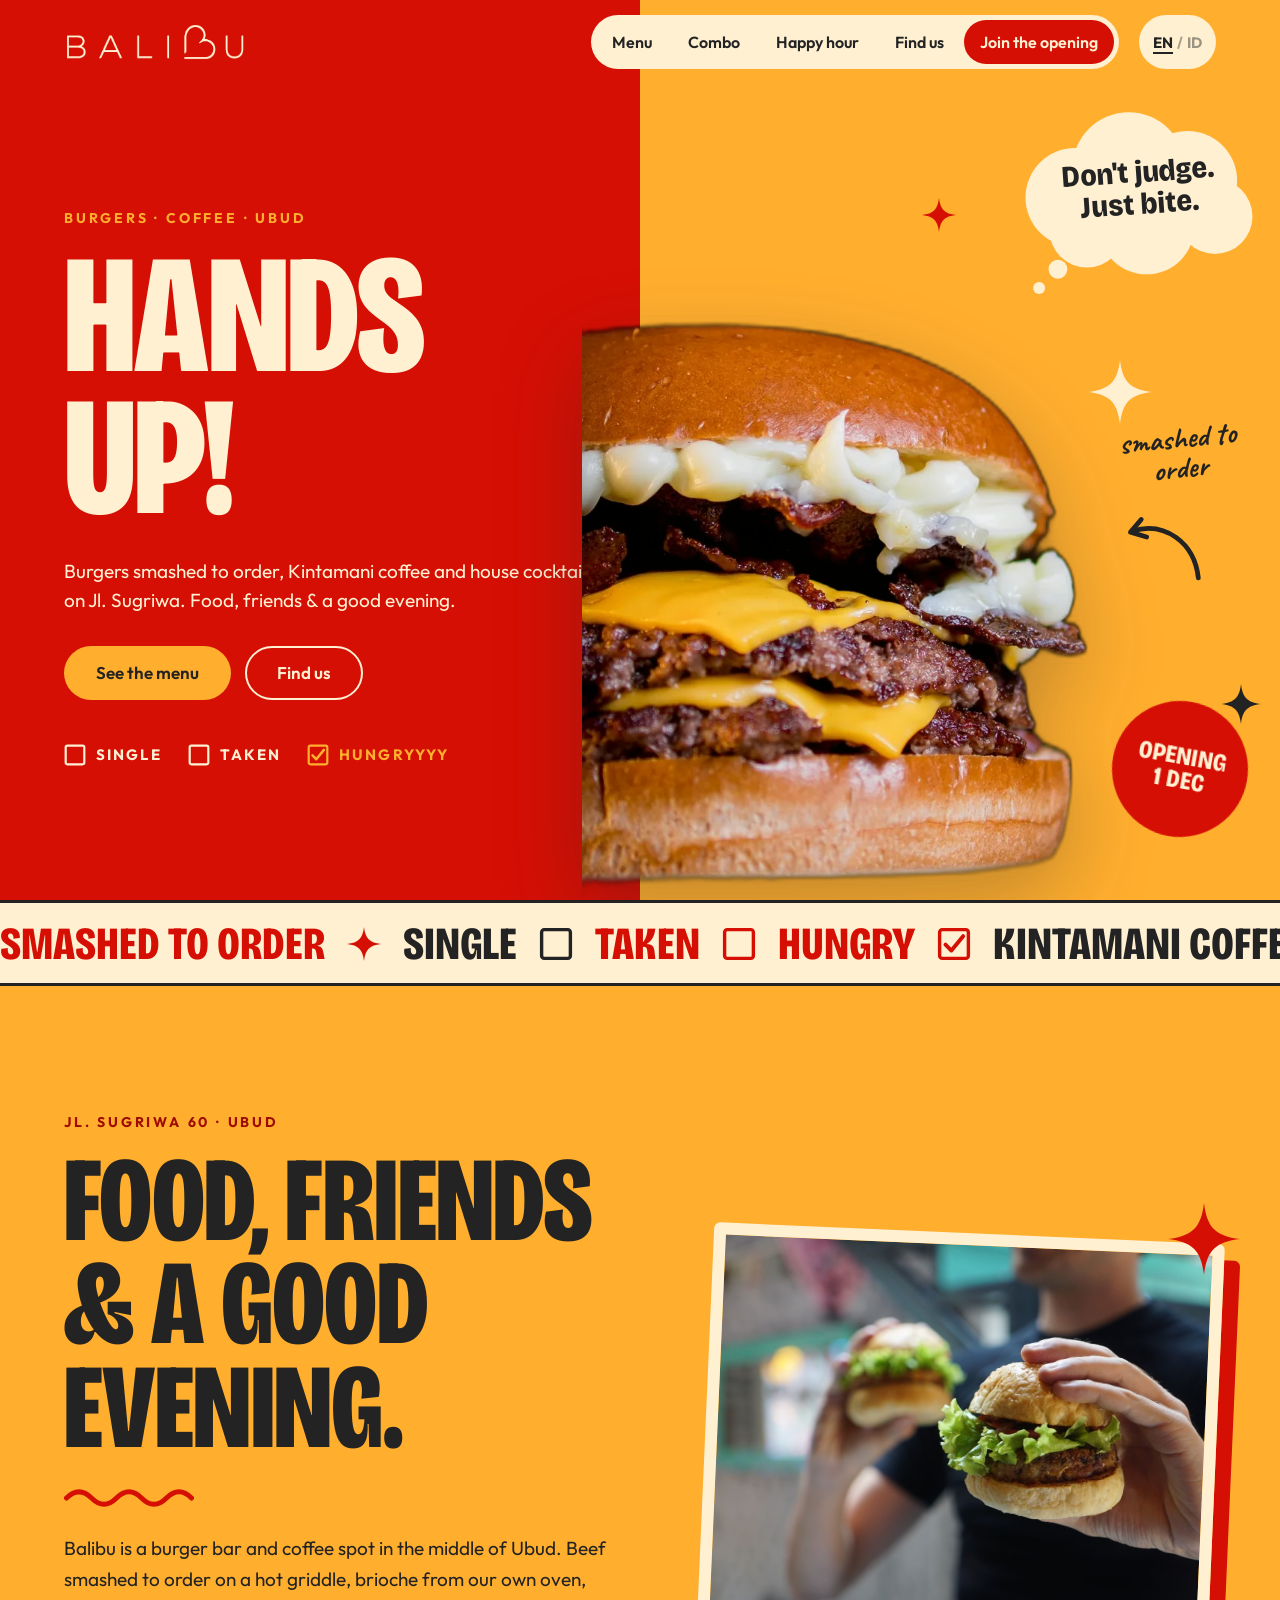
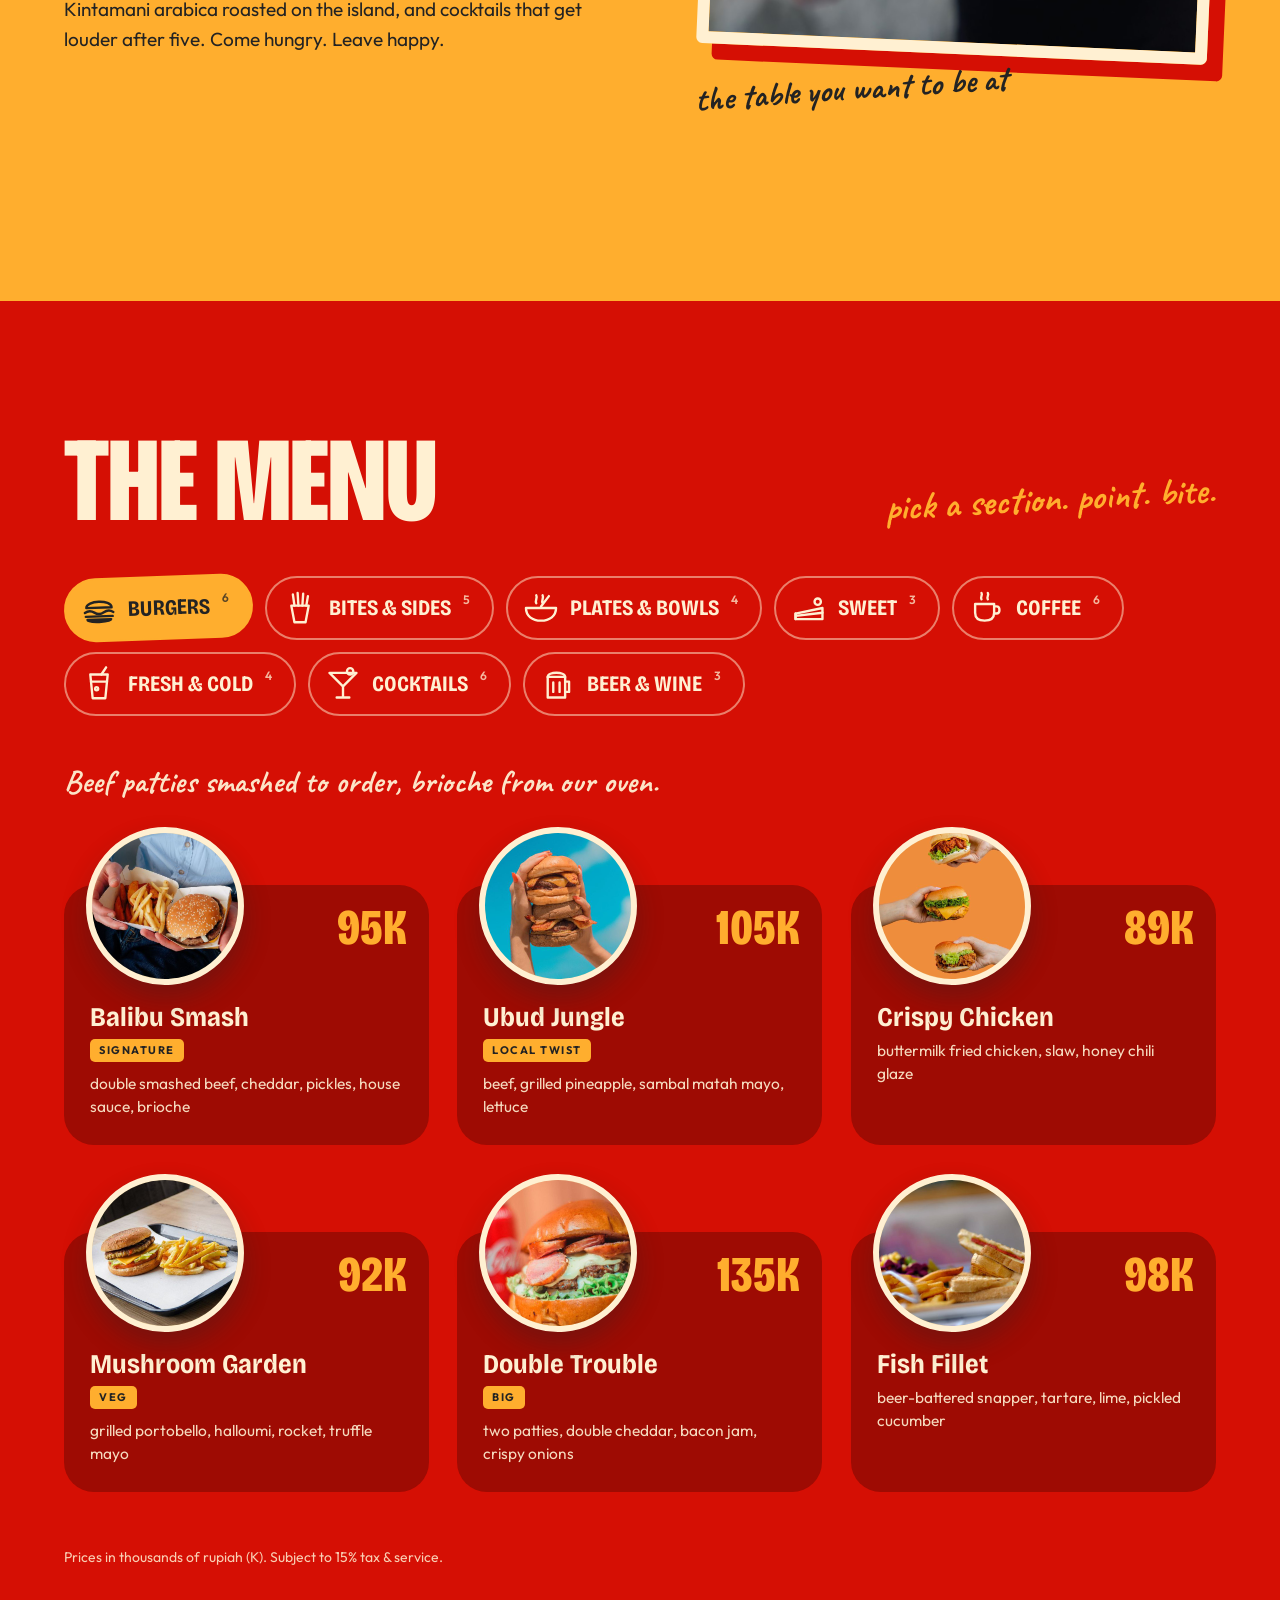
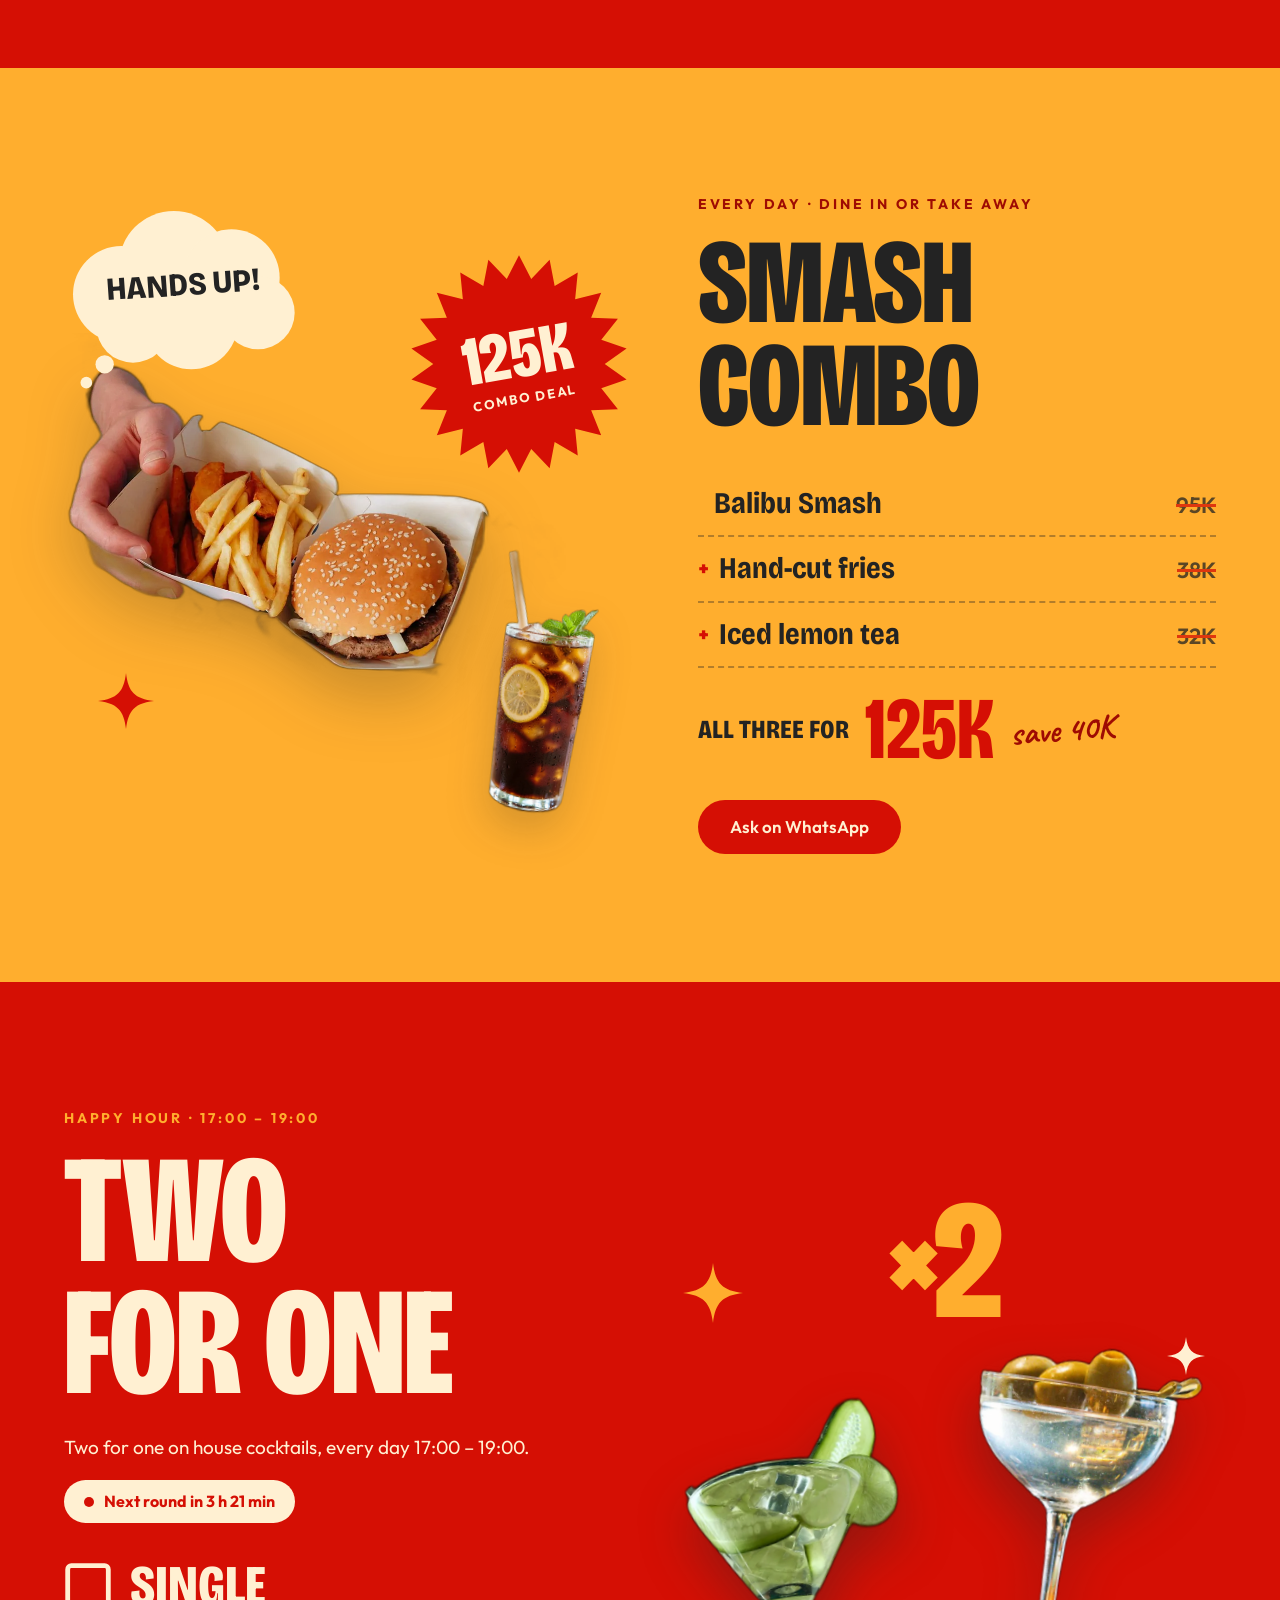
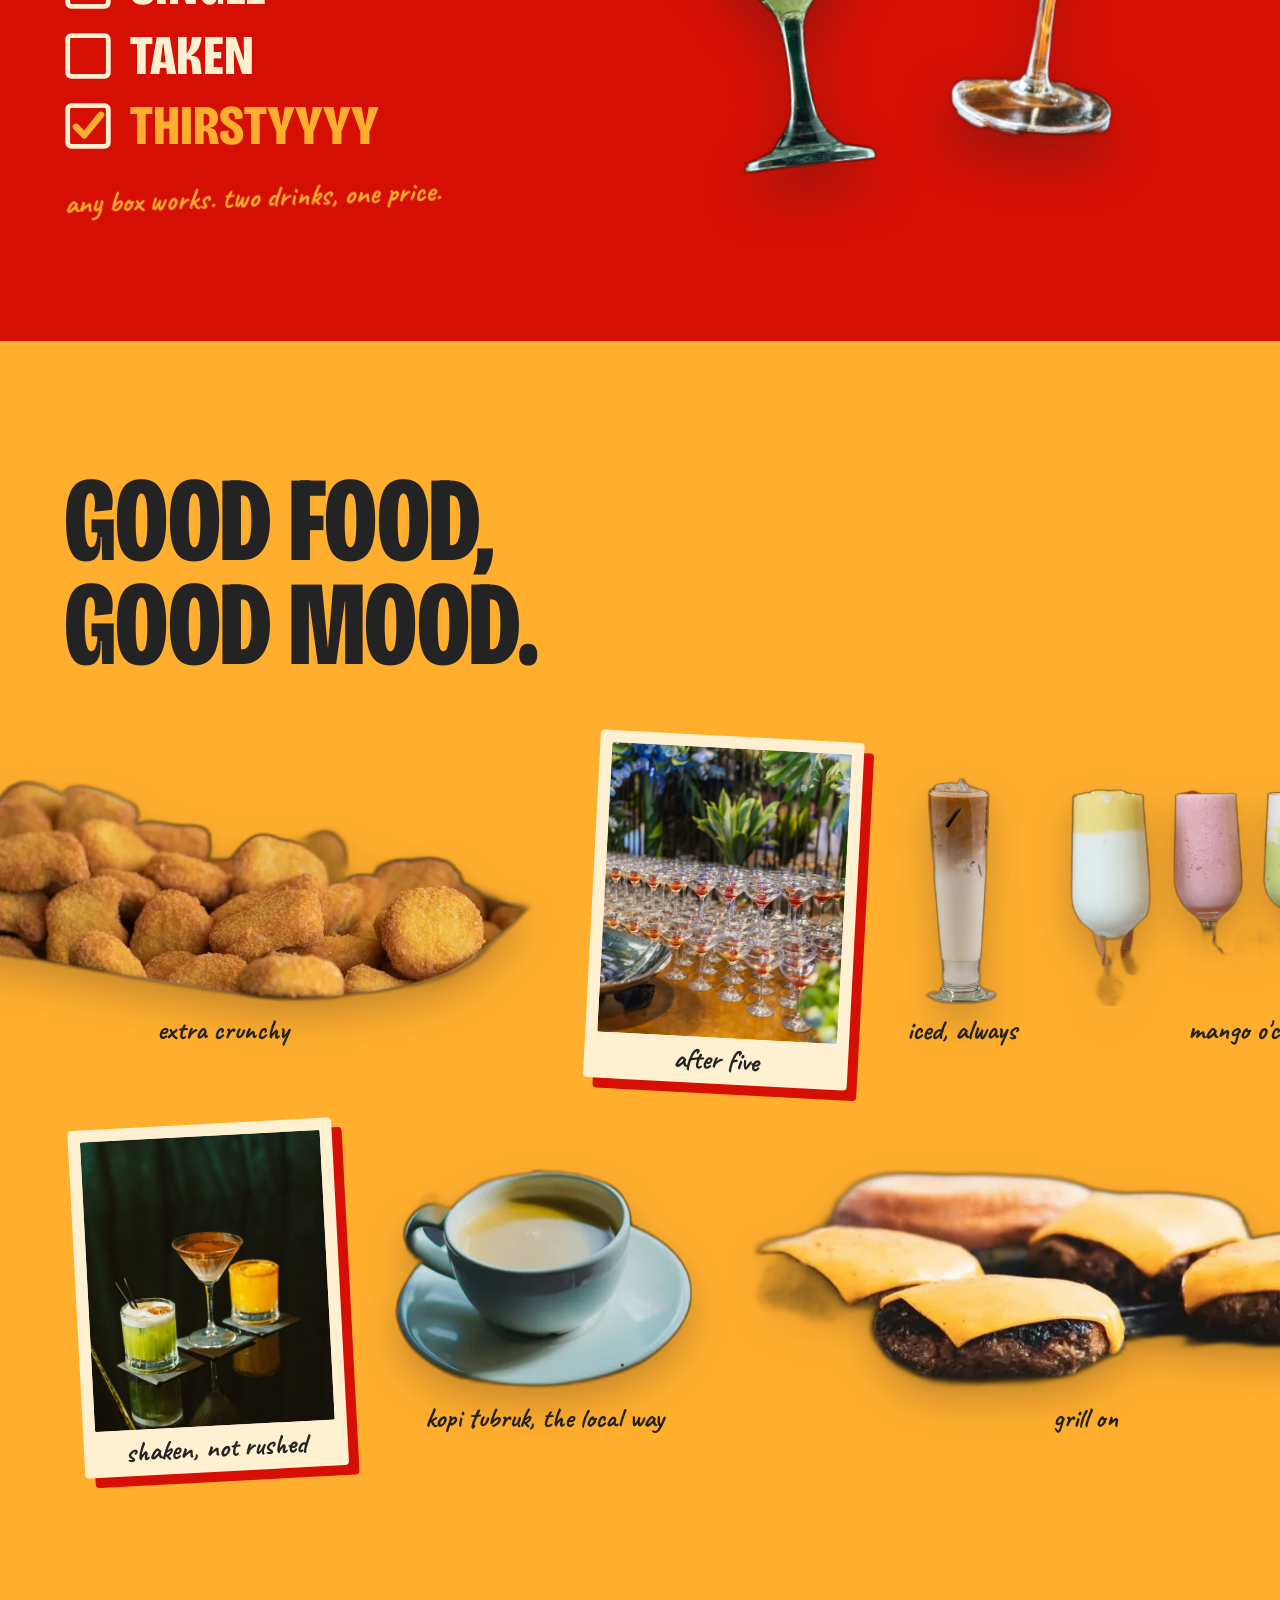
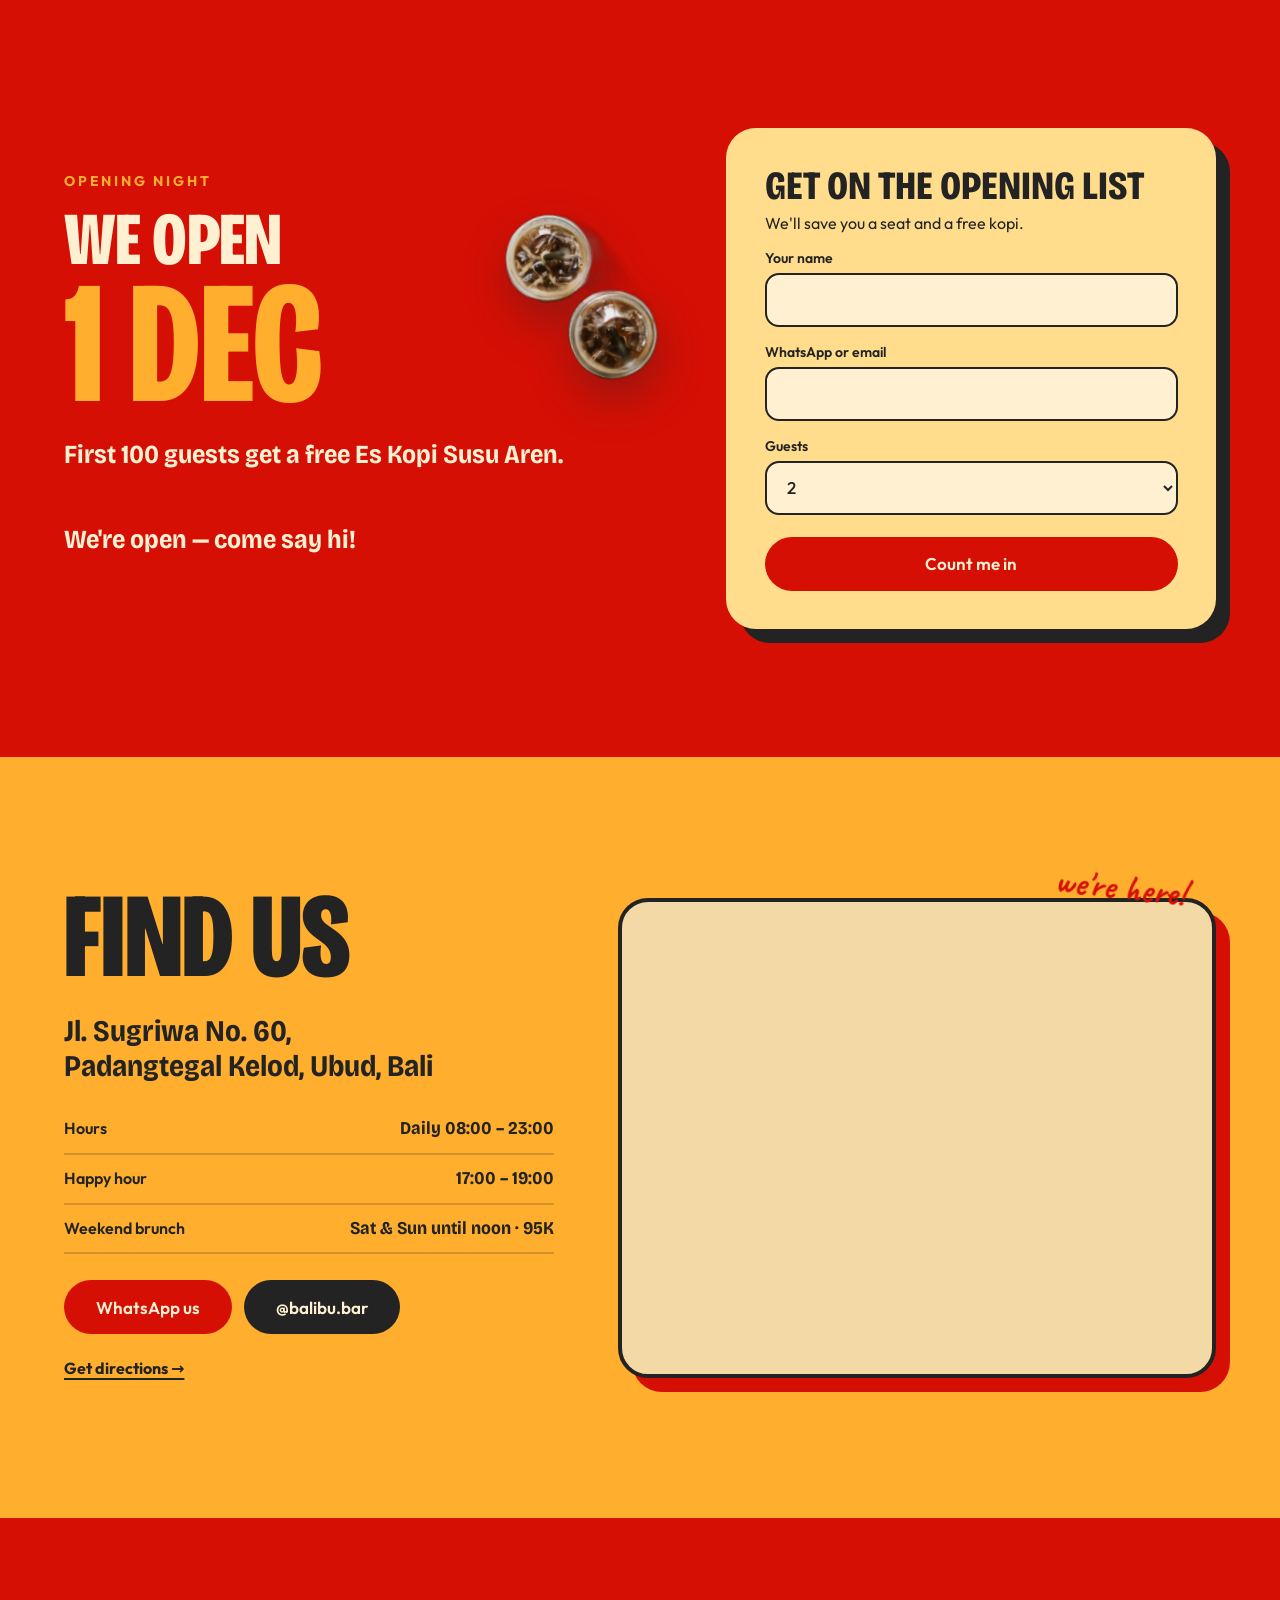
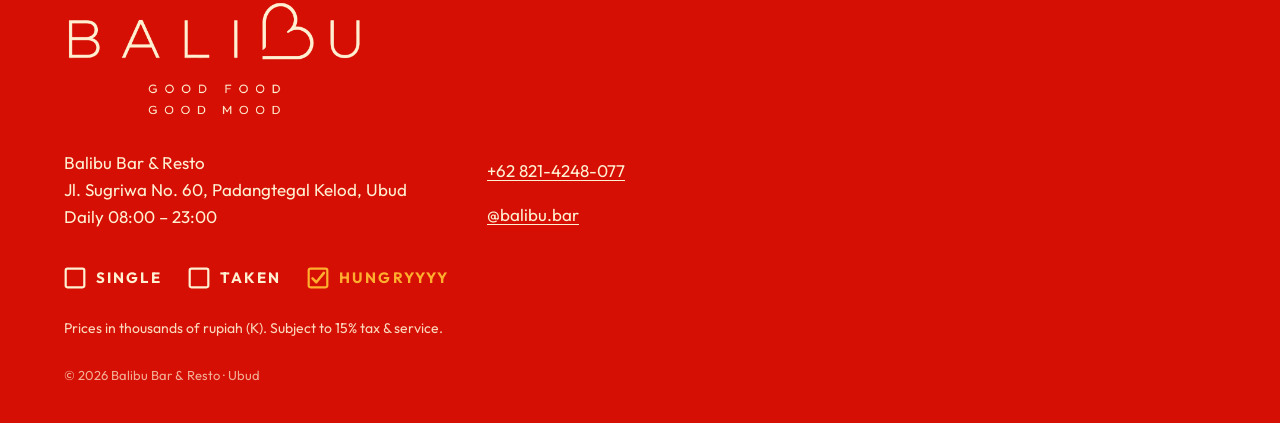
==== commit ddd4a08f: "Click-test fixes on all ten sites; replace three mismatched drink photos" ====
--- a/s01/index.html
+++ b/s01/index.html
@@ -124,7 +124,7 @@
   <div class="wrap combo-in">
     <div class="combo-art rv">
       <img src="../shared/img/cutw/smash-burger.webp" alt="Balibu Smash burger" width="1000" height="712" loading="lazy" class="combo-burger">
-      <img src="../shared/img/cutw/iced-tea.webp" alt="Iced lemon tea" width="815" height="378" loading="lazy" class="combo-tea">
+      <img src="../shared/img/cutw/iced-tea.webp" alt="Iced lemon tea" width="374" height="1000" loading="lazy" class="combo-tea">
       <div class="cloud cloud-combo">
         <svg viewBox="0 0 300 230" aria-hidden="true"><g fill="currentColor"><circle cx="82" cy="112" r="58"/><circle cx="145" cy="78" r="66"/><circle cx="214" cy="92" r="58"/><circle cx="246" cy="134" r="44"/><circle cx="166" cy="146" r="56"/><circle cx="96" cy="150" r="44"/><circle cx="62" cy="196" r="11"/><circle cx="40" cy="218" r="7"/></g></svg>
         <p>HANDS UP!</p>
--- a/s01/style.css
+++ b/s01/style.css
@@ -35,7 +35,7 @@
 .hdr{position:fixed;inset:0 0 auto;z-index:50;height:var(--hdr);transition:background-color .3s,height .3s,box-shadow .3s}
 .hdr.sc{background:var(--red);height:68px;box-shadow:0 2px 0 rgba(35,35,35,.12)}
 .hdr-in{height:100%;display:flex;align-items:center;gap:20px;padding:0 clamp(20px,5vw,72px)}
-.hdr-logo{display:block;flex:none}
+.hdr-logo{display:flex;align-items:center;min-height:44px;flex:none}
 .hdr-logo img{height:40px;width:auto;transition:height .3s}
 .hdr.sc .hdr-logo img{height:34px}
 .nav{margin-left:auto;display:flex;align-items:center;gap:4px;background:var(--cream);border-radius:999px;padding:5px}
@@ -145,7 +145,7 @@
 .combo-in{display:grid;grid-template-columns:1.1fr 1fr;gap:clamp(32px,5vw,80px);align-items:center}
 .combo-art{position:relative;min-height:600px}
 .combo-burger{position:absolute;left:0;top:18%;width:88%;height:auto;filter:drop-shadow(0 28px 30px rgba(35,35,35,.25))}
-.combo-tea{position:absolute;right:4%;bottom:2%;width:40%;height:auto;rotate:8deg;filter:drop-shadow(0 18px 20px rgba(35,35,35,.2))}
+.combo-tea{position:absolute;right:8%;bottom:2%;width:17%;height:auto;rotate:8deg;filter:drop-shadow(0 18px 20px rgba(35,35,35,.2))}
 .cloud-combo{top:-4%;left:-2%;width:250px}
 .cloud-combo p{font-size:32px}
 .burst{position:absolute;right:0;top:4%;width:230px;height:230px;color:var(--red)}
@@ -258,7 +258,7 @@
 .foot-logo{width:300px;height:auto}
 .foot-cols{display:grid;grid-template-columns:repeat(2,minmax(0,max-content));gap:16px 80px}
 .foot-cols p{margin:0;font-size:17px;line-height:1.6}
-.foot-cols a{text-underline-offset:3px;display:inline-block;padding:4px 0}
+.foot-cols a{text-underline-offset:3px;display:inline-flex;align-items:center;min-height:44px;padding:4px 0}
 .foot-checks li:last-child{color:var(--yellow)}
 .foot-note{margin:0;font-size:14px;opacity:.9}
 .foot-c{margin:0;font-size:13px;opacity:.7}
@@ -336,8 +336,8 @@
   .foot-logo{width:230px}
 }
 @media (max-width:420px){
-  .hdr-logo img{height:30px}
-  .hdr.sc .hdr-logo img{height:28px}
+  .hdr-logo img{height:32px}
+  .hdr.sc .hdr-logo img{height:30px}
   .lang{min-width:64px}
   .cloud-hero{width:160px}
   .cloud-hero p{font-size:18px}
